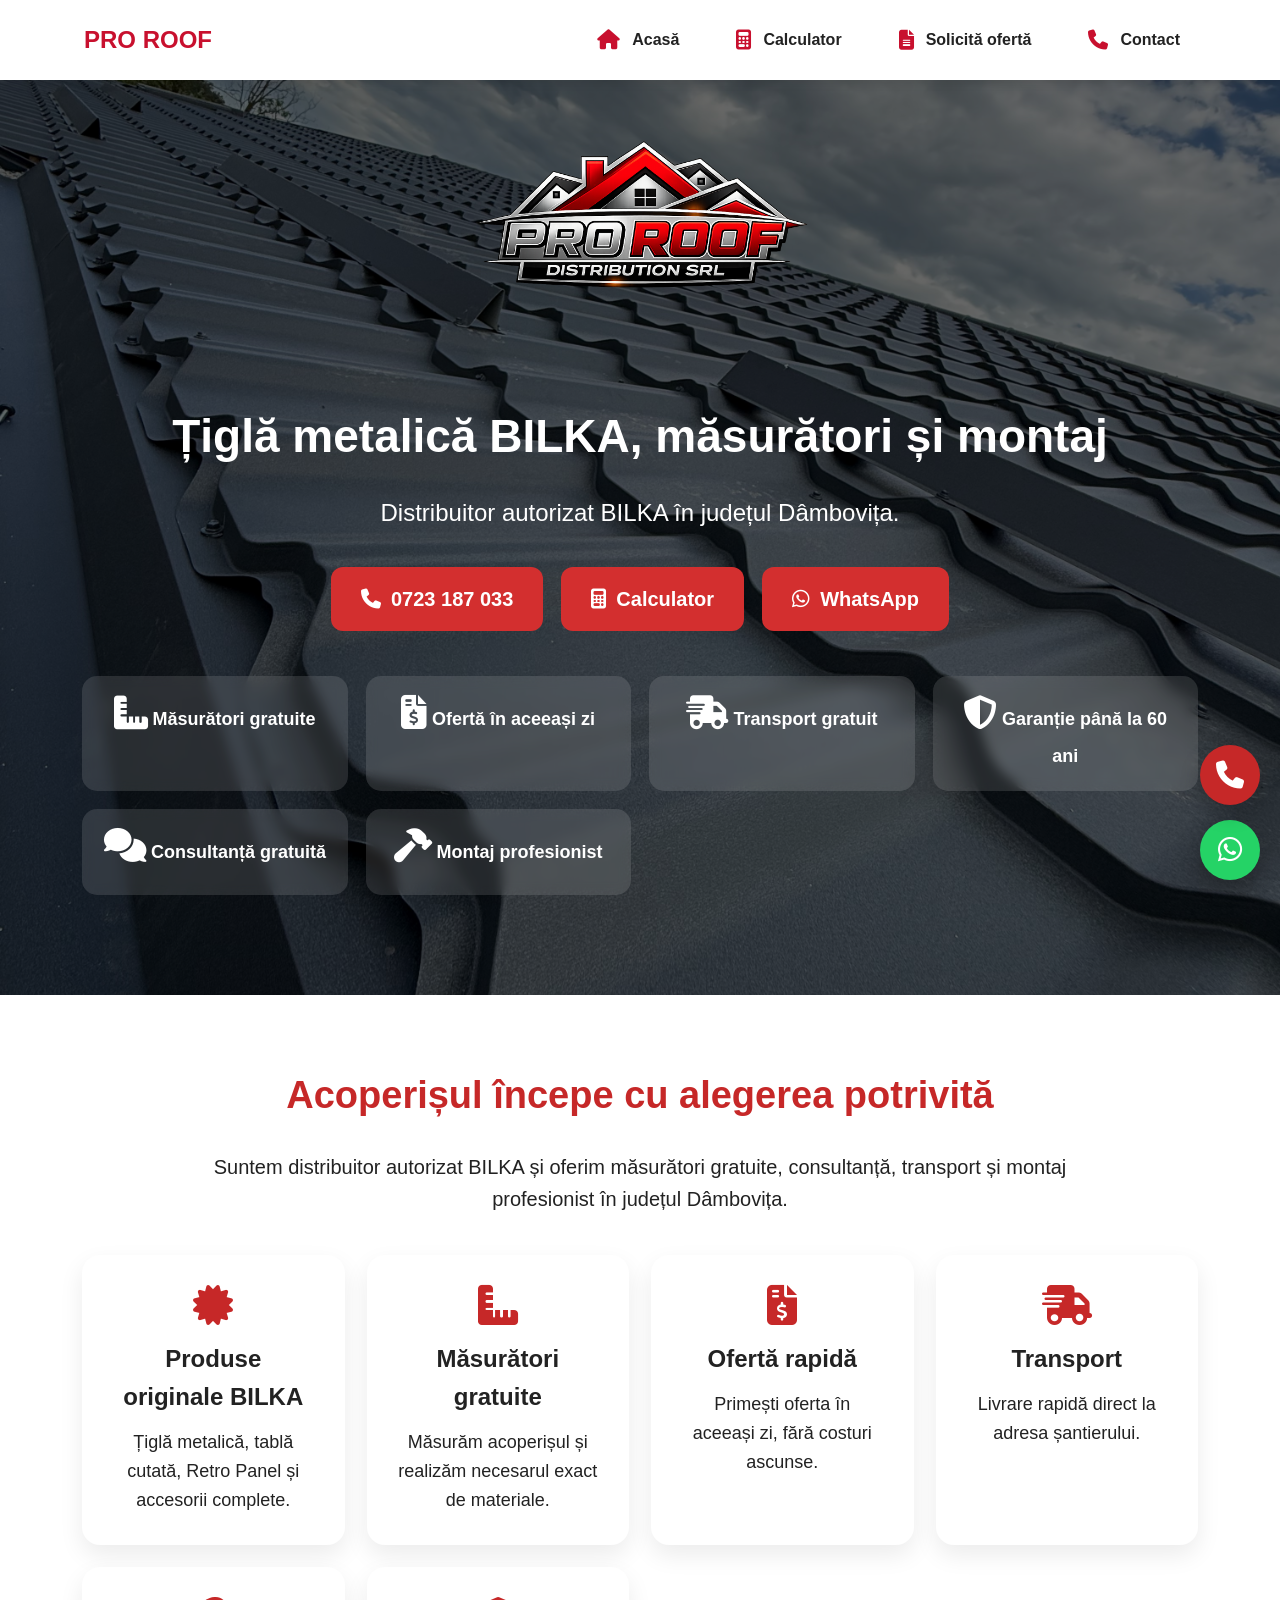
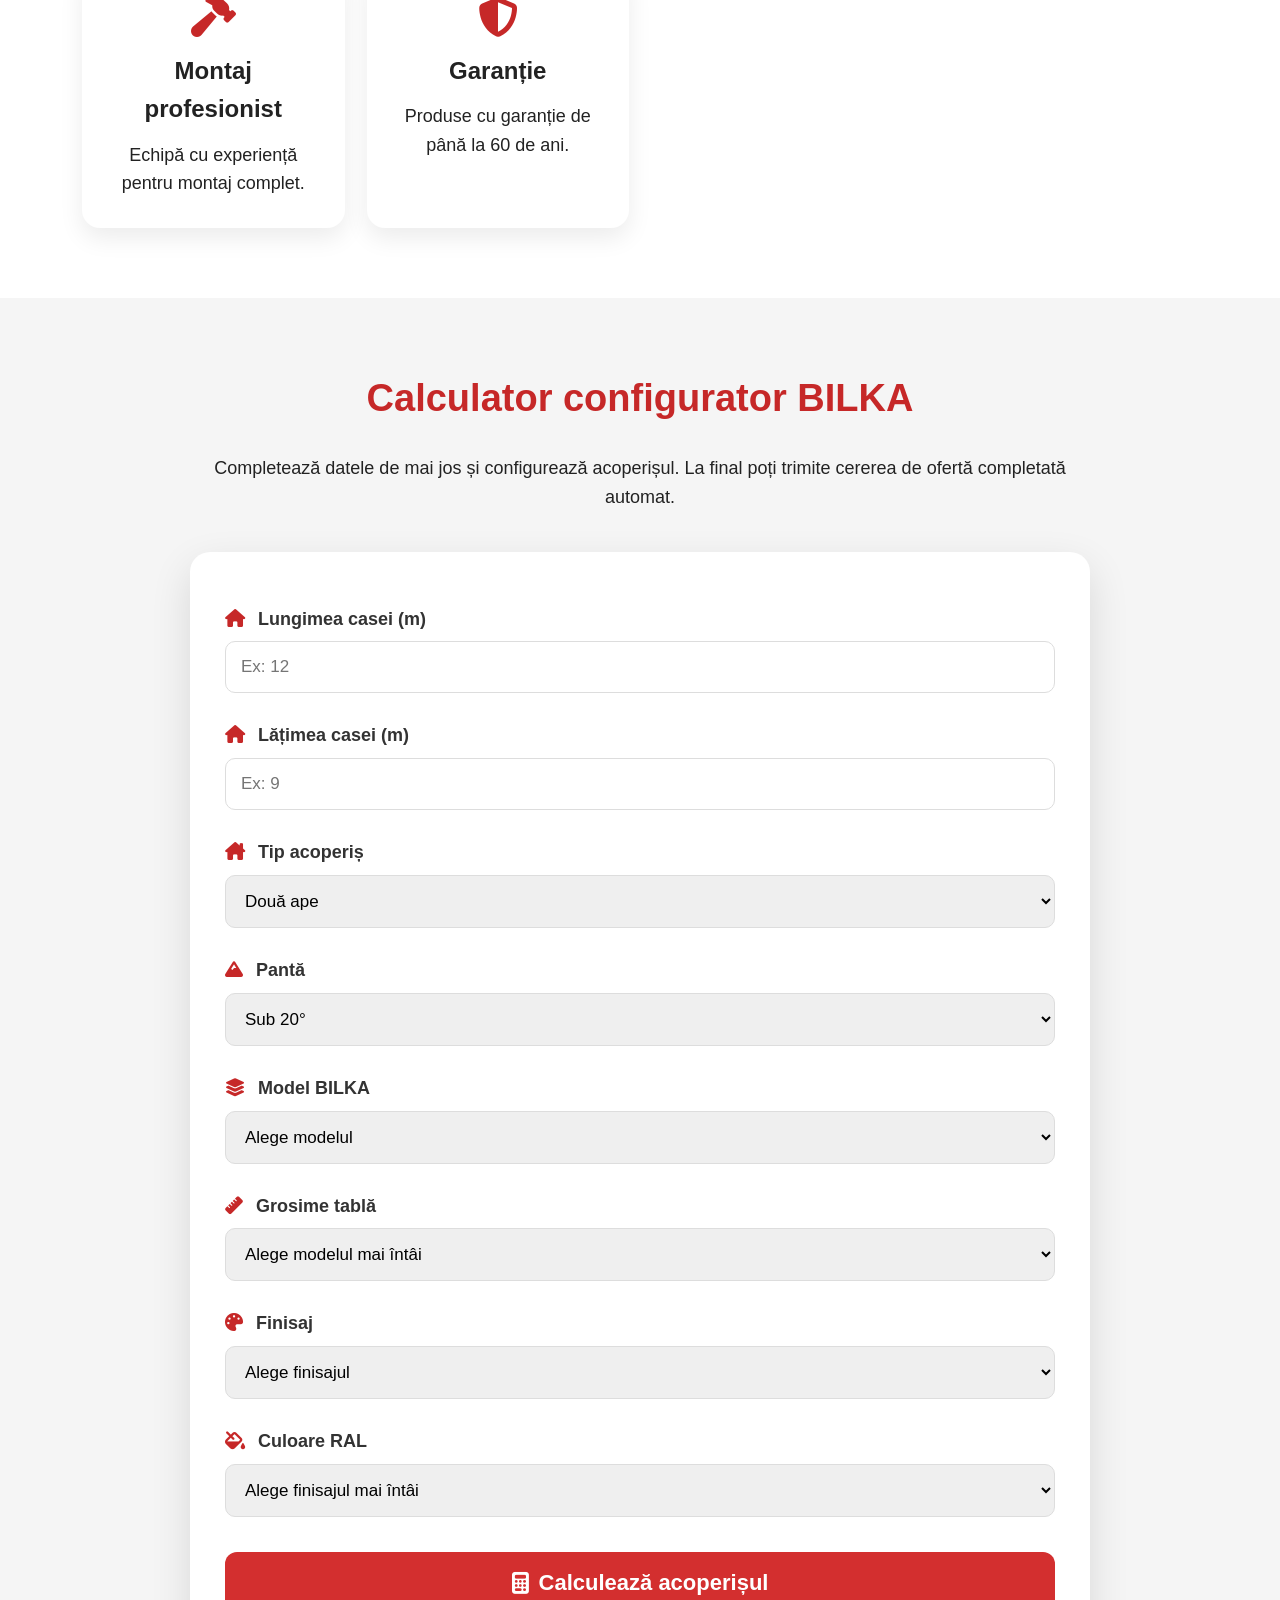
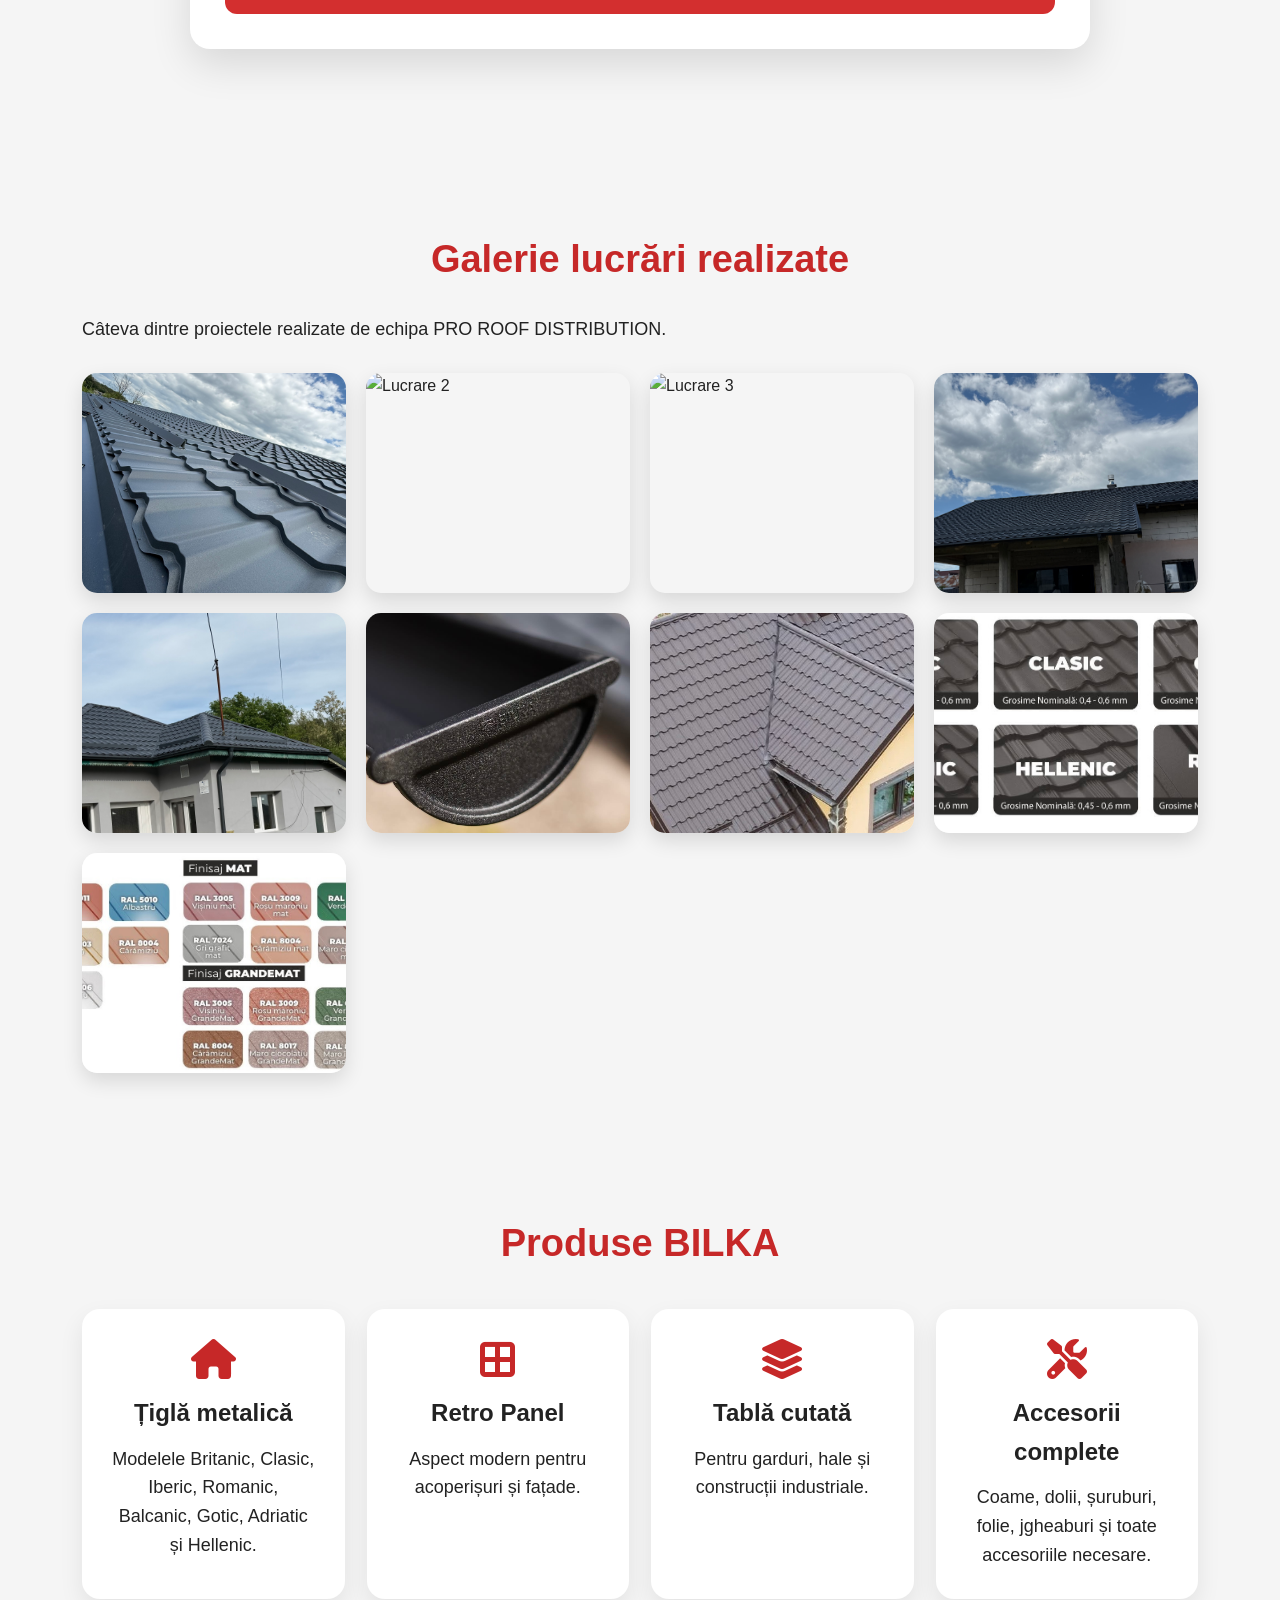
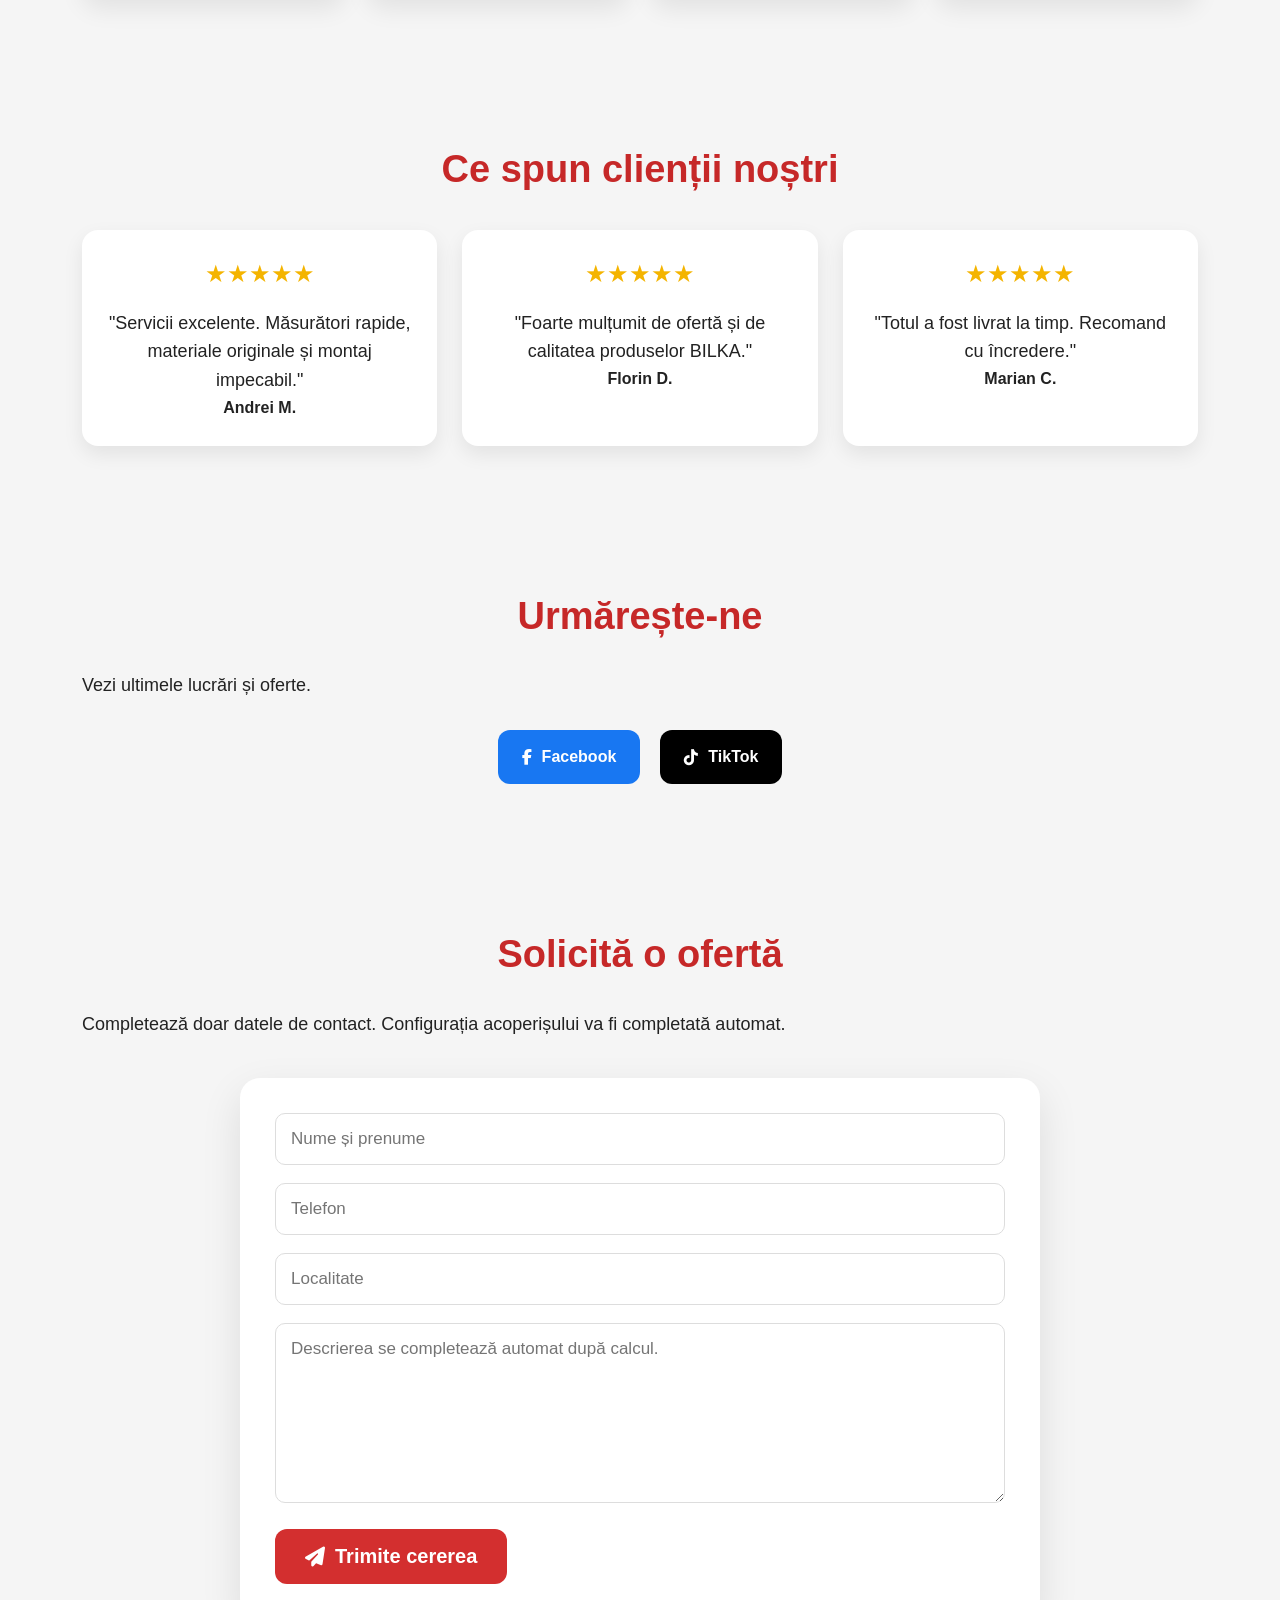
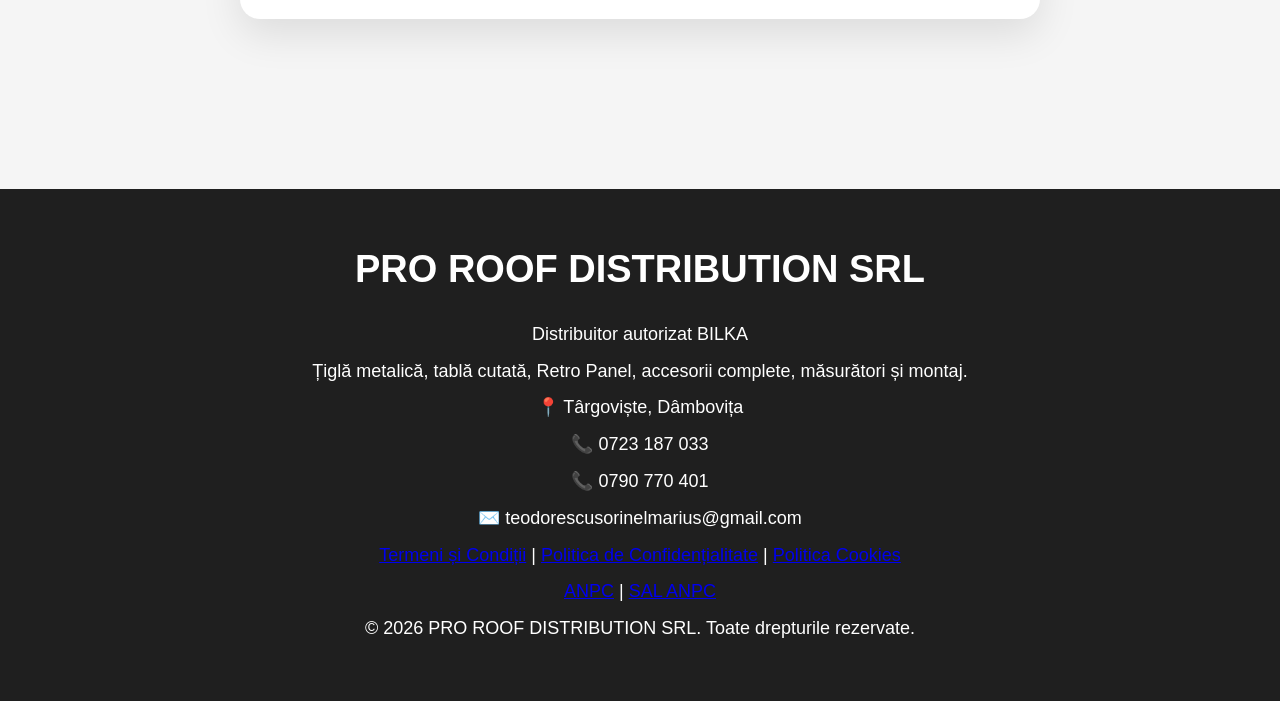
==== index.html @ f510c1c7 "Update form action and remove unnecessary fields" ====
<!DOCTYPE html>
<html lang="ro">

<head>

<meta charset="UTF-8">

<meta name="viewport" content="width=device-width, initial-scale=1.0">

<title>Țiglă metalică BILKA Târgoviște | PRO ROOF DISTRIBUTION SRL</title>

<meta name="description" content="Distribuitor autorizat BILKA în Târgoviște și județul Dâmbovița. Țiglă metalică, tablă cutată, Retro Panel, accesorii complete, măsurători gratuite, transport și montaj profesionist.">

<meta name="keywords" content="țiglă metalică Târgoviște, BILKA Dâmbovița, acoperiș Târgoviște, montaj acoperiș, tablă cutată, Retro Panel, distribuitor BILKA">

<meta name="author" content="PRO ROOF DISTRIBUTION SRL">

<meta name="robots" content="index,follow">

<meta property="og:title" content="PRO ROOF DISTRIBUTION SRL">

<meta property="og:description" content="Distribuitor autorizat BILKA în județul Dâmbovița. Măsurători gratuite, transport și montaj profesionist.">

<meta property="og:type" content="website">

<meta property="og:locale" content="ro_RO">
<meta property="og:url" content="https://proroofdistribution.github.io/pro-roof-distribution-srl/">

<meta property="og:image" content="https://proroofdistribution.github.io/pro-roof-distribution-srl/C955B9F8-C1FF-4527-B5A2-00E86E31E4BB.png">

<meta property="og:site_name" content="PRO ROOF DISTRIBUTION SRL">

<meta name="twitter:card" content="summary_large_image">

<meta name="twitter:image" content="https://proroofdistribution.github.io/pro-roof-distribution-srl/C955B9F8-C1FF-4527-B5A2-00E86E31E4BB.png">
<link rel="icon" href="C955B9F8-C1FF-4527-B5A2-00E86E31E4BB.png">
<link rel="preload" href="C955B9F8-C1FF-4527-B5A2-00E86E31E4BB.png" as="image">
<link rel="preload" href="IMG_1410.jpeg" as="image">
<link rel="manifest" href="manifest.json">
<meta name="theme-color" content="#c8102e">
<link rel="stylesheet" href="style.css">

<link rel="stylesheet" href="https://cdnjs.cloudflare.com/ajax/libs/font-awesome/6.5.2/css/all.min.css">

<script src="script.js" defer></script>

<script type="application/ld+json">
{
  "@context":"https://schema.org",
  "@type":"RoofingContractor",
  "name":"PRO ROOF DISTRIBUTION SRL",
  "url":"https://proroofdistribution.github.io/pro-roof-distribution-srl/",
  "logo":"https://proroofdistribution.github.io/pro-roof-distribution-srl/C955B9F8-C1FF-4527-B5A2-00E86E31E4BB.png",
  "telephone":"+40 723 187 033",
  "email":"teodorescusorinelmarius@gmail.com",
  "address":{
    "@type":"PostalAddress",
    "addressLocality":"Târgoviște",
    "addressRegion":"Dâmbovița",
    "addressCountry":"RO"
  },
  "areaServed":"Dâmbovița",
  "sameAs":[
    "https://www.facebook.com/share/17povDd2P4/?mibextid=wwXIfr",
    "https://www.tiktok.com/@pro.roof.distribution"
  ],
  "description":"Distribuitor autorizat BILKA. Țiglă metalică, tablă cutată, Retro Panel, accesorii complete, măsurători gratuite și montaj profesionist."
}
</script>

</head>

<body>

<nav class="navbar">
  <div class="container">

    <a href="#" class="logo-nav">PRO ROOF</a>

    <button class="menu-toggle" onclick="toggleMenu()">
      ☰
    </button>

 <ul class="nav-links" id="menu">
    <li><a href="#"><i class="fa-solid fa-house"></i> Acasă</a></li>

<li><a href="#calculator"><i class="fa-solid fa-calculator"></i> Calculator</a></li>

<li><a href="#formular"><i class="fa-solid fa-file-lines"></i> Solicită ofertă</a></li>

<li><a href="#contact"><i class="fa-solid fa-phone"></i> Contact</a></li>
</ul>

  </div>
</nav>

<header class="hero">

<div class="overlay"></div>

<div class="container">

<img src="C955B9F8-C1FF-4527-B5A2-00E86E31E4BB.png"
class="logo"
alt="PRO ROOF DISTRIBUTION SRL">

<h1>
Țiglă metalică BILKA, măsurători și montaj
</h1>

<p class="hero-text">

Distribuitor autorizat BILKA în județul Dâmbovița.

</p>

<div class="hero-buttons">

<a href="tel:0723187033" class="btn">

<i class="fa-solid fa-phone"></i>
0723 187 033

</a>

<a href="#calculator" class="btn">
<i class="fa-solid fa-calculator"></i>
Calculator
</a>

<a href="https://wa.me/40723187033" class="btn" target="_blank">
<i class="fab fa-whatsapp"></i>
WhatsApp
</a>

</div>

<div class="avantaje">

<div class="avantaj">

<i class="fa-solid fa-ruler-combined"></i>

<span>Măsurători gratuite</span>

</div>

<div class="avantaj">

<i class="fa-solid fa-file-invoice-dollar"></i>

<span>Ofertă în aceeași zi</span>

</div>

<div class="avantaj">

<i class="fa-solid fa-truck-fast"></i>

<span>Transport gratuit</span>

</div>

<div class="avantaj">

<i class="fa-solid fa-shield-halved"></i>

<span>Garanție până la 60 ani</span>

</div>

<div class="avantaj">

<i class="fa-solid fa-comments"></i>

<span>Consultanță gratuită</span>

</div>

<div class="avantaj">

<i class="fa-solid fa-hammer"></i>

<span>Montaj profesionist</span>

</div>

</div>

</div>

</header>
<section class="intro">

<div class="container">

<h2>Acoperișul începe cu alegerea potrivită</h2>

<p class="intro-text">

Suntem distribuitor autorizat BILKA și oferim măsurători gratuite, consultanță, transport și montaj profesionist în județul Dâmbovița.

</p>

<div class="benefits">

<div class="benefit">
<i class="fa-solid fa-certificate"></i>
<h3>Produse originale BILKA</h3>
<p>Țiglă metalică, tablă cutată, Retro Panel și accesorii complete.</p>
</div>

<div class="benefit">
<i class="fa-solid fa-ruler-combined"></i>
<h3>Măsurători gratuite</h3>
<p>Măsurăm acoperișul și realizăm necesarul exact de materiale.</p>
</div>

<div class="benefit">
<i class="fa-solid fa-file-invoice-dollar"></i>
<h3>Ofertă rapidă</h3>
<p>Primești oferta în aceeași zi, fără costuri ascunse.</p>
</div>

<div class="benefit">
<i class="fa-solid fa-truck-fast"></i>
<h3>Transport</h3>
<p>Livrare rapidă direct la adresa șantierului.</p>
</div>

<div class="benefit">
<i class="fa-solid fa-hammer"></i>
<h3>Montaj profesionist</h3>
<p>Echipă cu experiență pentru montaj complet.</p>
</div>

<div class="benefit">
<i class="fa-solid fa-shield-halved"></i>
<h3>Garanție</h3>
<p>Produse cu garanție de până la 60 de ani.</p>
</div>

</div>

</div>

</section>

<section id="calculator">

<div class="container">

<h2>Calculator configurator BILKA</h2>

<p style="text-align:center;max-width:900px;margin:auto;">

Completează datele de mai jos și configurează acoperișul. La final poți trimite cererea de ofertă completată automat.

</p>

<div class="calculator">  
   <label>
<i class="fa-solid fa-house"></i>
Lungimea casei (m)
</label>

<input
type="number"
id="lungime"
placeholder="Ex: 12">

<label>
<i class="fa-solid fa-house"></i>
Lățimea casei (m)
</label>

<input
type="number"
id="latime"
placeholder="Ex: 9">

<label>
<i class="fa-solid fa-house-chimney"></i>
Tip acoperiș
</label>

<select id="tipAcoperis">

<option value="1.15">
Două ape
</option>

<option value="1.25">
Patru ape
</option>

<option value="1.35">
Acoperiș complex
</option>

</select>

<label>
<i class="fa-solid fa-mountain"></i>
Pantă
</label>

<select id="panta">

<option value="1">
Sub 20°
</option>

<option value="1.05">
20° - 35°
</option>

<option value="1.10">
Peste 35°
</option>

</select>

<label>
<i class="fa-solid fa-layer-group"></i>
Model BILKA
</label>

<select
id="modelBilka"
onchange="actualizeazaGrosime()">

<option value="">
Alege modelul
</option>

<option value="Britanic">Britanic</option>

<option value="Clasic">Clasic</option>

<option value="Iberic">Iberic</option>

<option value="Adriatic">Adriatic</option>

<option value="Balcanic">Balcanic</option>

<option value="Gotic">Gotic</option>

<option value="Romanic">Romanic</option>

<option value="Hellenic">Hellenic</option>

<option value="Retro Duo">Retro Duo</option>

<option value="Retro Panel">Retro Panel</option>

</select>

<label>
<i class="fa-solid fa-ruler"></i>
Grosime tablă
</label>

<select id="grosime">

<option>
Alege modelul mai întâi
</option>

</select>

<label>
<i class="fa-solid fa-palette"></i>
Finisaj
</label>

<select
id="finisaj"
onchange="actualizeazaCulori()">

<option value="">
Alege finisajul
</option>

<option value="Lucios">
Lucios
</option>

<option value="Mat">
Mat
</option>

<option value="GrandeMat">
GrandeMat
</option>

</select>

<label>
<i class="fa-solid fa-fill-drip"></i>
Culoare RAL
</label>

<select id="culoareRal">

<option>
Alege finisajul mai întâi
</option>

</select>
    <button class="btn calc-btn" onclick="calculeazaAcoperis()">

<i class="fa-solid fa-calculator"></i>

Calculează acoperișul

</button>

<div id="rezultatCalculator" class="rezultat-calculator" style="display:none;">

<h3>
Rezultatul configurației
</h3>

<div class="rez-grid">

<div class="rez-card">

<i class="fa-solid fa-house"></i>

<h4>Suprafață</h4>

<p>

<span id="suprafata"></span>

mp

</p>

</div>

<div class="rez-card">

<i class="fa-solid fa-layer-group"></i>

<h4>Necesar tablă</h4>

<p>

<span id="tabla"></span>

mp

</p>

</div>

<div class="rez-card">

<i class="fa-solid fa-percent"></i>

<h4>Pierderi</h4>

<p>

<span id="pierderi"></span>

mp

</p>

</div>

<div class="rez-card">

<i class="fa-solid fa-grip-lines"></i>

<h4>Coamă</h4>

<p>

<span id="coama"></span>

m

</p>

</div>

<div class="rez-card">

<i class="fa-solid fa-water"></i>

<h4>Jgheab</h4>

<p>

<span id="jgheab"></span>

m

</p>

</div>

</div>

<div class="configuratie">

<h3>Configurația aleasă</h3>

<p>

Model:
<strong id="rezModel"></strong>

</p>

<p>

Grosime:
<strong id="rezGrosime"></strong>

</p>

<p>

Finisaj:
<strong id="rezFinisaj"></strong>

</p>

<p>

Culoare:
<strong id="rezCuloare"></strong>

</p>

</div>

<p class="info-calculator">

Rezultatul este orientativ. Pentru o ofertă exactă efectuăm măsurători gratuite.

</p>

<a
href="#formular"
class="btn"
onclick="completeazaOferta()">

<i class="fa-solid fa-paper-plane"></i>

Solicită ofertă

</a>

</div>

</div>

</div>

</section>
    <section>

<div class="container">

<h2>Galerie lucrări realizate</h2>

<p class="sectiune-text">

Câteva dintre proiectele realizate de echipa PRO ROOF DISTRIBUTION.

</p>

<div class="gallery">

<img src="IMG_1410.jpeg" alt="Lucrare 1" onclick="openImage(this.src)">

<img src="IMG_1412.jpeg" alt="Lucrare 2" onclick="openImage(this.src)">

<img src="IMG_1413.jpeg" alt="Lucrare 3" onclick="openImage(this.src)">

<img src="IMG_1416.jpeg" alt="Lucrare 4" onclick="openImage(this.src)">

<img src="IMG_6088.jpeg" alt="Lucrare 5" onclick="openImage(this.src)">

<img src="IMG_6206.jpeg" alt="Lucrare 6" onclick="openImage(this.src)">

<img src="IMG_6244.jpeg" alt="Lucrare 7" onclick="openImage(this.src)">

<img src="IMG_6233.jpeg" alt="Model BILKA">

<img src="IMG_6234.jpeg" alt="Finisaje BILKA">

</div>

</div>

</section>

<section>

<div class="container">

<h2>Produse BILKA</h2>

<div class="benefits">

<div class="benefit">

<i class="fa-solid fa-house"></i>

<h3>Țiglă metalică</h3>

<p>
Modelele Britanic, Clasic, Iberic, Romanic, Balcanic, Gotic, Adriatic și Hellenic.
</p>

</div>

<div class="benefit">

<i class="fa-solid fa-border-all"></i>

<h3>Retro Panel</h3>

<p>
Aspect modern pentru acoperișuri și fațade.
</p>

</div>

<div class="benefit">

<i class="fa-solid fa-layer-group"></i>

<h3>Tablă cutată</h3>

<p>
Pentru garduri, hale și construcții industriale.
</p>

</div>

<div class="benefit">

<i class="fa-solid fa-screwdriver-wrench"></i>

<h3>Accesorii complete</h3>

<p>
Coame, dolii, șuruburi, folie, jgheaburi și toate accesoriile necesare.
</p>

</div>

</div>

</div>

</section>
    <section>

<div class="container">

<h2>Ce spun clienții noștri</h2>

<div class="reviews">

<div class="review">

<div class="stars">
★★★★★
</div>

<p>

"Servicii excelente. Măsurători rapide, materiale originale și montaj impecabil."

</p>

<strong>Andrei M.</strong>

</div>

<div class="review">

<div class="stars">
★★★★★
</div>

<p>

"Foarte mulțumit de ofertă și de calitatea produselor BILKA."

</p>

<strong>Florin D.</strong>

</div>

<div class="review">

<div class="stars">
★★★★★
</div>

<p>

"Totul a fost livrat la timp. Recomand cu încredere."

</p>

<strong>Marian C.</strong>

</div>

</div>

</div>

</section>

<section>

<div class="container">

<h2>Urmărește-ne</h2>

<p class="sectiune-text">

Vezi ultimele lucrări și oferte.

</p>

<div class="social-container">

<a
href="https://www.facebook.com/share/17povDd2P4/?mibextid=wwXIfr"
class="social-btn facebook"
target="_blank">

<i class="fab fa-facebook-f"></i>

Facebook

</a>

<a
href="https://www.tiktok.com/@pro.roof.distribution"
class="social-btn tiktok"
target="_blank">

<i class="fab fa-tiktok"></i>

TikTok

</a>

</div>

</div>

</section>

<section id="formular">

<div class="container">

<h2>Solicită o ofertă</h2>

<p class="sectiune-text">

Completează doar datele de contact. Configurația acoperișului va fi completată automat.

</p>

<form action="https://api.web3forms.com/submit" method="POST">

<input
type="hidden"
name="access_key"
value="42a662c2-87bb-40f3-a39a-adfe495c7ce4">

<input
type="text"
name="nume"
placeholder="Nume și prenume"
required>

<input
type="tel"
name="telefon"
placeholder="Telefon"
pattern="^07[0-9]{8}$"
required>

<input
type="text"
name="localitate"
placeholder="Localitate">

<textarea
id="detalii"
name="detalii"
placeholder="Descrierea se completează automat după calcul."></textarea>

<input
type="hidden"
name="subject"
value="Cerere nouă PRO ROOF DISTRIBUTION">

<input
type="hidden"
name="redirect"
value="https://proroofdistribution.ro">

<button
class="btn"
type="submit">

<i class="fa-solid fa-paper-plane"></i>

Trimite cererea

</button>

</form>

</div>

</section>
    <footer>

<div class="container">

<h2>PRO ROOF DISTRIBUTION SRL</h2>

<p>

Distribuitor autorizat BILKA

</p>

<p>

Țiglă metalică, tablă cutată, Retro Panel, accesorii complete, măsurători și montaj.

</p>

<p>

📍 Târgoviște, Dâmbovița

</p>

<p>

📞 0723 187 033

</p>

<p>

📞 0790 770 401

</p>

<p>

✉️ teodorescusorinelmarius@gmail.com

</p>
<p>

<a href="termeni.html">Termeni și Condiții</a> |

<a href="confidentialitate.html">Politica de Confidențialitate</a> |

<a href="cookies.html">Politica Cookies</a>

</p>

<p>

<a href="https://anpc.ro" target="_blank">ANPC</a> |

<a href="https://reclamatiisal.anpc.ro/" target="_blank">SAL ANPC</a>

</p>
<p>

© 2026 PRO ROOF DISTRIBUTION SRL. Toate drepturile rezervate.

</p>

</div>

</footer>

<a
href="https://wa.me/40723187033"
class="whatsapp"
target="_blank">

<i class="fab fa-whatsapp"></i>

</a>

<a
href="tel:0723187033"
class="call-btn">

<i class="fa-solid fa-phone"></i>

</a>

<div
id="imageModal"
class="image-modal"
onclick="closeImage()">

<img
id="modalImg"
src=""
alt="Imagine mărită">

</div>
<script>
function toggleMenu() {
    const menu = document.getElementById("menu");
    menu.classList.toggle("active");
}

document.querySelectorAll("#menu a").forEach(link => {
    link.addEventListener("click", () => {
        document.getElementById("menu").classList.remove("active");
    });
});
</script>
</body>

</html>
---- style.css ----
*{
margin:0;
padding:0;
box-sizing:border-box;
font-family:Arial,sans-serif;
}

html{
scroll-behavior:smooth;
}

body{
background:#f5f5f5;
color:#222;
line-height:1.6;
}

.container{
width:90%;
max-width:1200px;
margin:auto;
}

section{
padding:70px 20px;
}

h1{
font-size:46px;
margin-bottom:20px;
}

h2{
font-size:38px;
color:#c62828;
text-align:center;
margin-bottom:25px;
}

h3{
margin-bottom:10px;
}

p{
font-size:18px;
}

.hero{
position:relative;
background:url("IMG_1410.jpeg") center center/cover no-repeat;
color:#fff;
padding:100px 20px;
text-align:center;
overflow:hidden;
}

.overlay{
position:absolute;
inset:0;
background:rgba(0,0,0,.60);
}

.hero .container{
position:relative;
z-index:2;
}

.logo{
display:block;
width:420px;
max-width:95%;
margin:0 auto 30px;
}

.hero-text{
font-size:24px;
margin-bottom:35px;
}
.hero-buttons{
display:flex;
justify-content:center;
flex-wrap:wrap;
gap:18px;
margin:35px 0;
}

.btn{
display:inline-flex;
align-items:center;
justify-content:center;
gap:10px;
padding:16px 30px;
background:#d32f2f;
color:#fff;
text-decoration:none;
font-size:20px;
font-weight:bold;
border-radius:12px;
transition:.3s;
border:none;
cursor:pointer;
}

.btn:hover{
background:#b71c1c;
transform:translateY(-3px);
box-shadow:0 10px 25px rgba(0,0,0,.2);
}

.avantaje{
display:grid;
grid-template-columns:repeat(auto-fit,minmax(220px,1fr));
gap:18px;
margin-top:45px;
}

.avantaj{
background:rgba(255,255,255,.12);
backdrop-filter:blur(6px);
padding:20px;
border-radius:15px;
text-align:center;
}

.avantaj i{
font-size:34px;
margin-bottom:12px;
color:#fff;
}

.avantaj span{
font-size:18px;
font-weight:bold;
}

.intro{
background:#fff;
}

.intro-text{
max-width:900px;
margin:0 auto 40px;
text-align:center;
font-size:20px;
}

.benefits{
display:grid;
grid-template-columns:repeat(auto-fit,minmax(260px,1fr));
gap:22px;
margin-top:35px;
}

.benefit{
background:#fff;
padding:30px;
border-radius:18px;
text-align:center;
box-shadow:0 10px 25px rgba(0,0,0,.08);
transition:.3s;
}

.benefit:hover{
transform:translateY(-6px);
}

.benefit i{
font-size:40px;
color:#c62828;
margin-bottom:15px;
}

.benefit h3{
font-size:24px;
margin-bottom:12px;
}
.calculator{
background:#fff;
max-width:900px;
margin:40px auto;
padding:35px;
border-radius:20px;
box-shadow:0 15px 40px rgba(0,0,0,.12);
}

.calculator label{
display:block;
margin:18px 0 8px;
font-size:18px;
font-weight:bold;
color:#333;
}

.calculator label i{
color:#c62828;
margin-right:8px;
}

.calculator input,
.calculator select{
width:100%;
padding:15px;
font-size:17px;
border:1px solid #ddd;
border-radius:10px;
margin-bottom:10px;
transition:.3s;
}

.calculator input:focus,
.calculator select:focus{
outline:none;
border-color:#c62828;
box-shadow:0 0 8px rgba(198,40,40,.25);
}

.calc-btn{
width:100%;
margin-top:25px;
font-size:22px;
padding:18px;
}

.rezultat-calculator{
margin-top:35px;
padding:30px;
background:#fafafa;
border-radius:18px;
border:2px solid #e0e0e0;
}

.rez-grid{
display:grid;
grid-template-columns:repeat(auto-fit,minmax(180px,1fr));
gap:20px;
margin:30px 0;
}

.rez-card{
background:#fff;
padding:20px;
border-radius:16px;
text-align:center;
box-shadow:0 8px 20px rgba(0,0,0,.08);
}

.rez-card i{
font-size:34px;
color:#c62828;
margin-bottom:12px;
}

.rez-card h4{
margin-bottom:10px;
}

.rez-card p{
font-size:22px;
font-weight:bold;
}

.configuratie{
background:#fff;
padding:25px;
border-radius:16px;
margin:25px 0;
box-shadow:0 8px 20px rgba(0,0,0,.08);
}

.info-calculator{
text-align:center;
font-weight:bold;
color:#c62828;
margin:25px 0;
}
.gallery{
display:grid;
grid-template-columns:repeat(auto-fit,minmax(250px,1fr));
gap:20px;
margin-top:30px;
}

.gallery img{
width:100%;
height:220px;
object-fit:cover;
border-radius:15px;
cursor:pointer;
transition:.3s;
box-shadow:0 8px 20px rgba(0,0,0,.12);
}

.gallery img:hover{
transform:scale(1.04);
}

.image-modal{
display:none;
position:fixed;
top:0;
left:0;
width:100%;
height:100%;
background:rgba(0,0,0,.9);
justify-content:center;
align-items:center;
z-index:9999;
padding:20px;
}

.image-modal img{
max-width:95%;
max-height:95%;
border-radius:12px;
}

.reviews{
display:grid;
grid-template-columns:repeat(auto-fit,minmax(280px,1fr));
gap:25px;
margin-top:30px;
}

.review{
background:#fff;
padding:25px;
border-radius:16px;
box-shadow:0 8px 20px rgba(0,0,0,.08);
text-align:center;
}

.stars{
font-size:24px;
color:#f4b400;
margin-bottom:15px;
}

.social-container{
display:flex;
justify-content:center;
gap:20px;
flex-wrap:wrap;
margin-top:30px;
}

.social-btn{
display:inline-flex;
align-items:center;
gap:10px;
padding:14px 24px;
border-radius:12px;
text-decoration:none;
color:#fff;
font-weight:bold;
}

.facebook{
background:#1877f2;
}

.tiktok{
background:#000;
}
form{
background:#fff;
max-width:800px;
margin:40px auto;
padding:35px;
border-radius:20px;
box-shadow:0 15px 40px rgba(0,0,0,.10);
}

form input,
form textarea{
width:100%;
padding:15px;
margin-bottom:18px;
font-size:17px;
border:1px solid #ddd;
border-radius:10px;
transition:.3s;
}

form textarea{
min-height:180px;
resize:vertical;
}

form input:focus,
form textarea:focus{
outline:none;
border-color:#c62828;
box-shadow:0 0 8px rgba(198,40,40,.25);
}

footer{
background:#1f1f1f;
color:#fff;
text-align:center;
padding:50px 20px;
margin-top:60px;
}

footer h2{
color:#fff;
margin-bottom:20px;
}

footer p{
margin:8px 0;
}

.whatsapp,
.call-btn{
position:fixed;
right:20px;
width:60px;
height:60px;
border-radius:50%;
display:flex;
align-items:center;
justify-content:center;
color:#fff;
font-size:28px;
text-decoration:none;
box-shadow:0 8px 20px rgba(0,0,0,.25);
z-index:999;
}

.whatsapp{
bottom:20px;
background:#25d366;
}

.call-btn{
bottom:95px;
background:#c62828;
}

.whatsapp:hover,
.call-btn:hover{
transform:scale(1.08);
transition:.3s;
}

@media(max-width:768px){

h1{
font-size:32px;
}

h2{
font-size:28px;
}

.hero{
padding:70px 20px;
}

.logo{
width:260px;
}

.hero-buttons{
flex-direction:column;
}

.btn{
width:100%;
}

section{
padding:50px 15px;
}

.calculator{
padding:20px;
}

.rez-grid{
grid-template-columns:1fr;
}

.gallery{
grid-template-columns:1fr;
}

.benefits{
grid-template-columns:1fr;
}

.reviews{
grid-template-columns:1fr;
}

.social-container{
flex-direction:column;
}

.social-btn{
justify-content:center;
}

.whatsapp,
.call-btn{
width:55px;
height:55px;
font-size:24px;
}

}
.navbar{
position:fixed;
top:0;
left:0;
width:100%;
background:#ffffff;
box-shadow:0 2px 10px rgba(0,0,0,.1);
z-index:1000;
}

.navbar .container{
display:flex;
justify-content:space-between;
align-items:center;
padding:15px 20px;
}

.logo-nav{
font-size:24px;
font-weight:700;
color:#c8102e;
text-decoration:none;
}

.nav-links{
display:flex;
list-style:none;
gap:25px;
margin:0;
padding:0;
}

.nav-links a{
display:flex;
align-items:center;
gap:12px;
padding:12px 16px;
border-radius:10px;
text-decoration:none;
color:#222;
font-weight:600;
transition:all .3s ease;
}

.nav-links a i{
color:#c8102e;
font-size:20px;
transition:.3s;
}

.nav-links a:hover,
.nav-links a:focus,
.nav-links a:active{
background:#c8102e;
color:#fff;
}

.nav-links a:hover i,
.nav-links a:focus i,
.nav-links a:active i{
color:#fff;
}

.hero{
padding-top:90px;
}

@media (max-width:768px){

.menu-toggle{
display:block;
background:none;
border:none;
font-size:32px;
color:#c8102e;
cursor:pointer;
}

.nav-links{
display:flex;
flex-direction:column;
position:absolute;
top:70px;
right:15px;
background:#ffffff;
padding:15px;
border-radius:10px;
box-shadow:0 5px 20px rgba(0,0,0,.2);
 opacity:0;
 visibility:hidden;
transform:translateX(30px);
transition:all .35s ease;
pointer-events:none; 
}

.nav-links.active{
  display:flex;
  opacity:1;
 visibility:visible;
  transform:translateX(0);
  pointer-events:auto;
}

.nav-links li{
margin:10px 0;
}

.logo-nav{
font-size:20px;
}

}

@media (min-width:769px){

.menu-toggle{
display:none;
}

.nav-links{
display:flex;
}

}
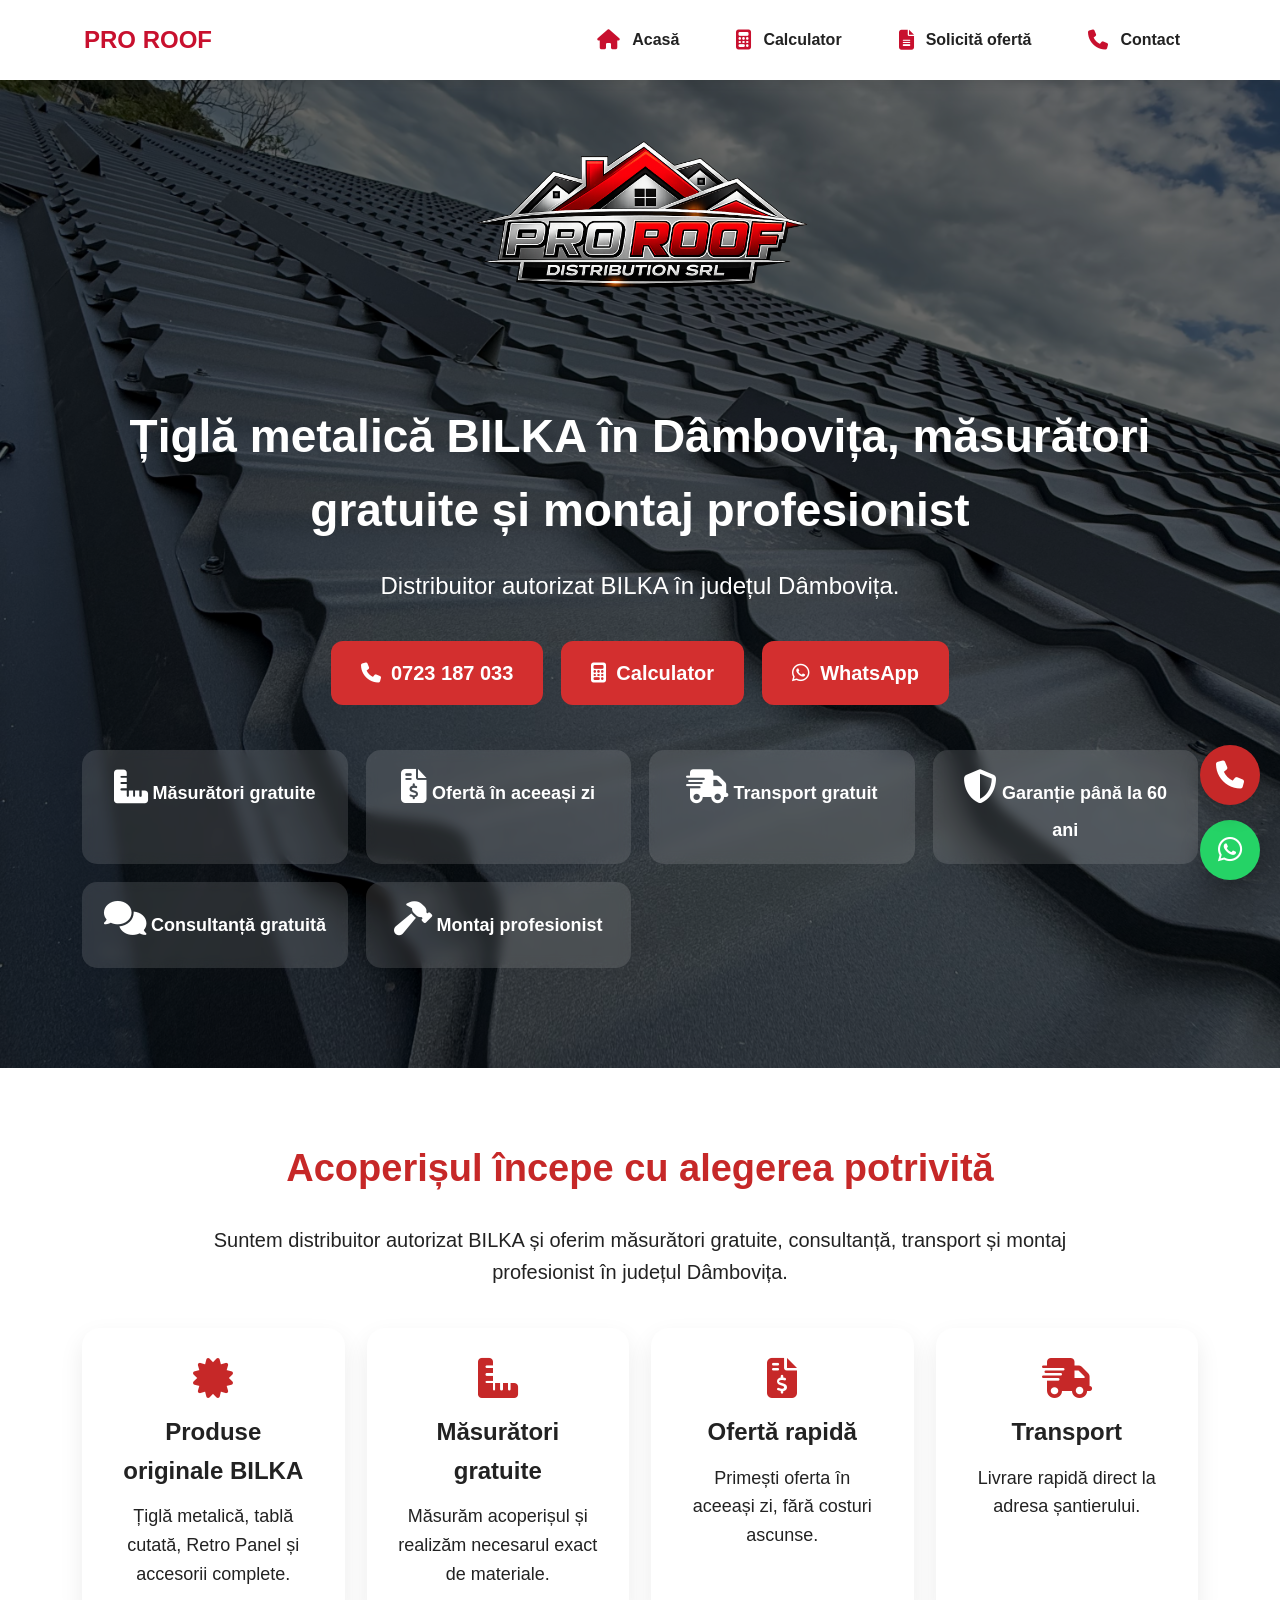
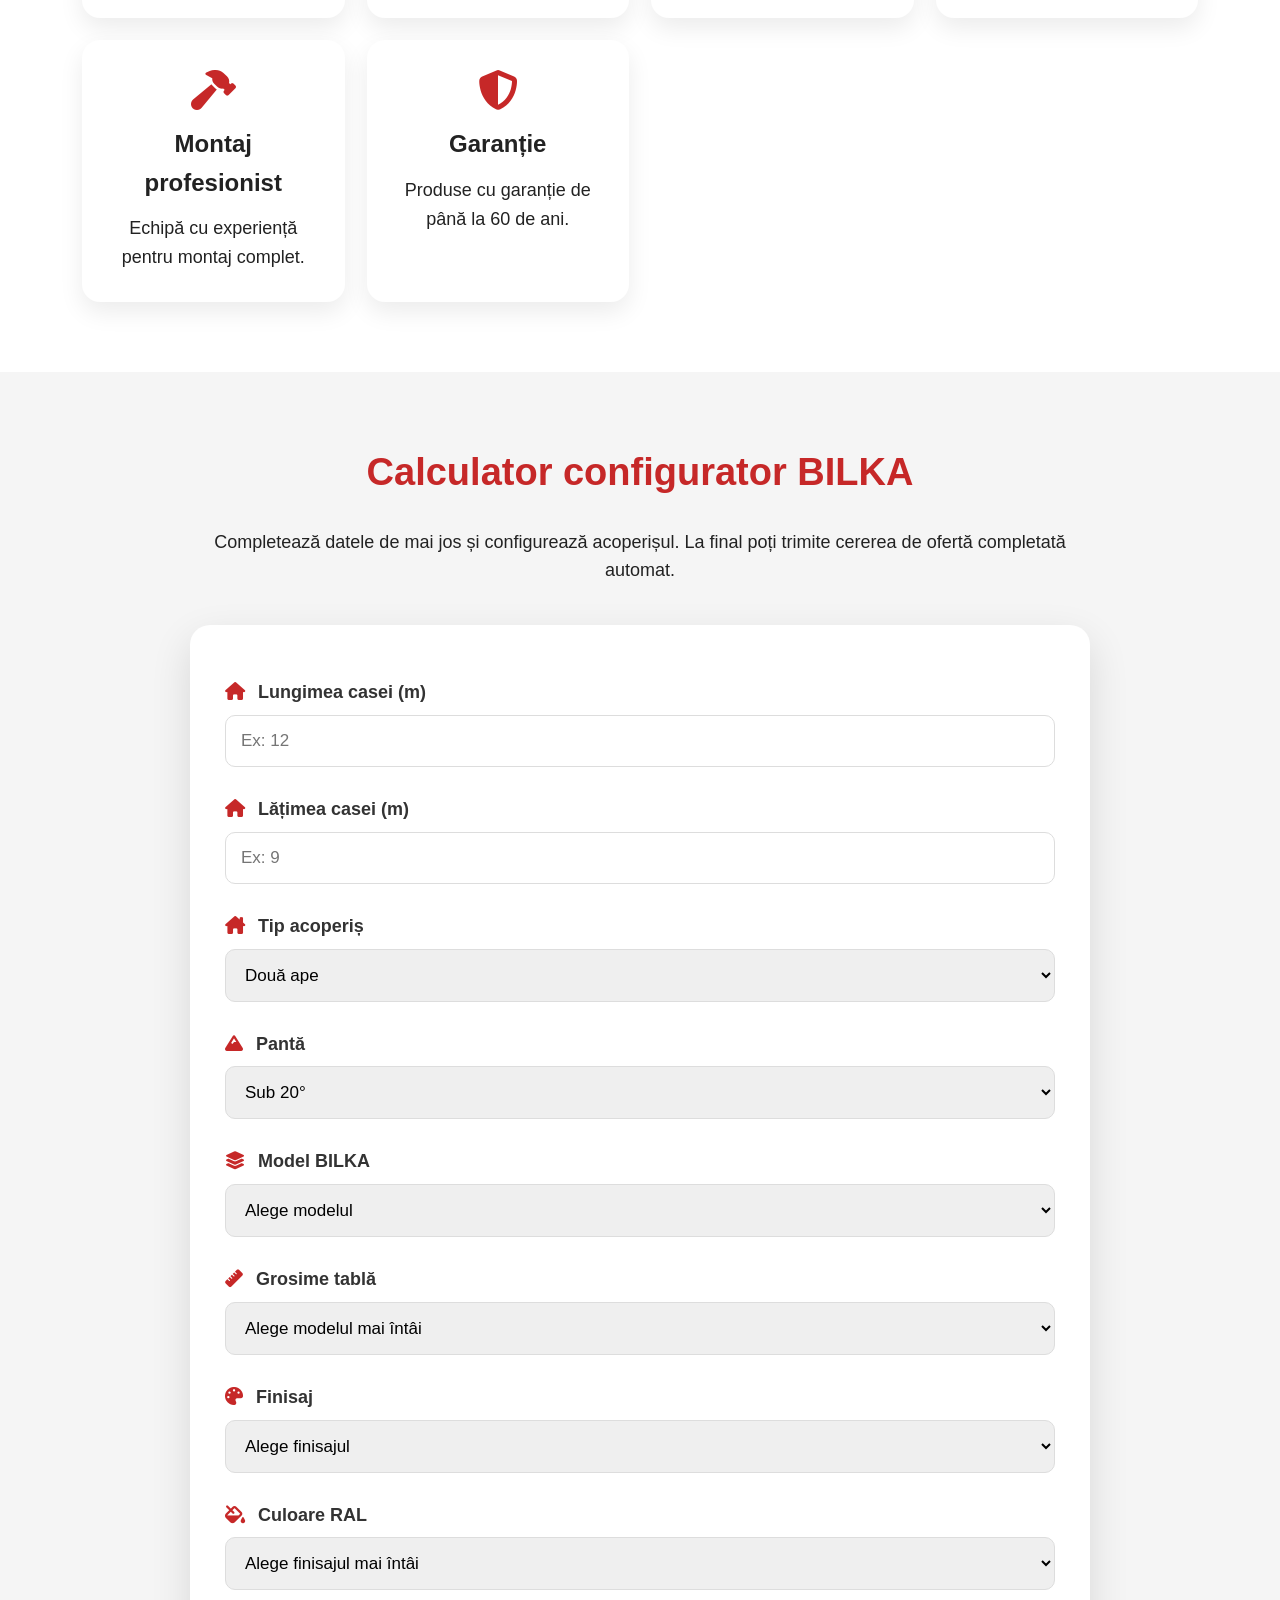
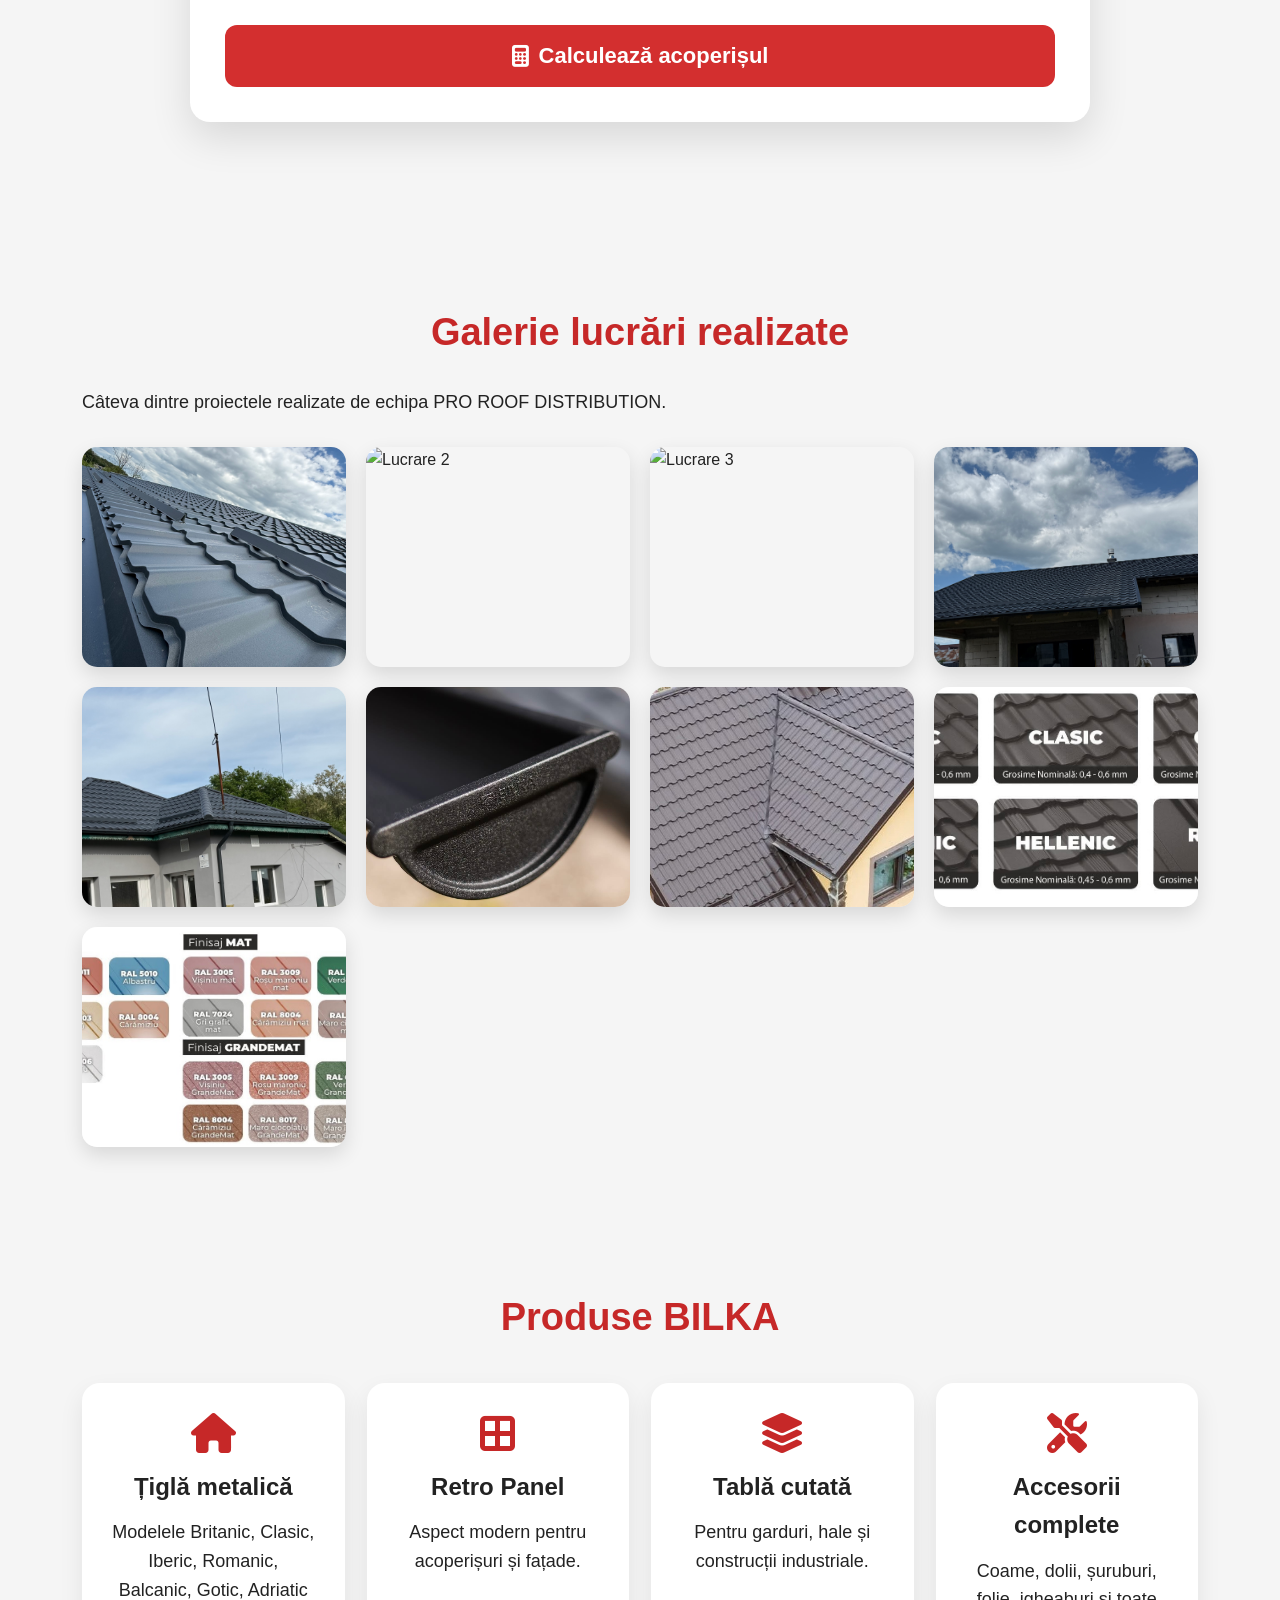
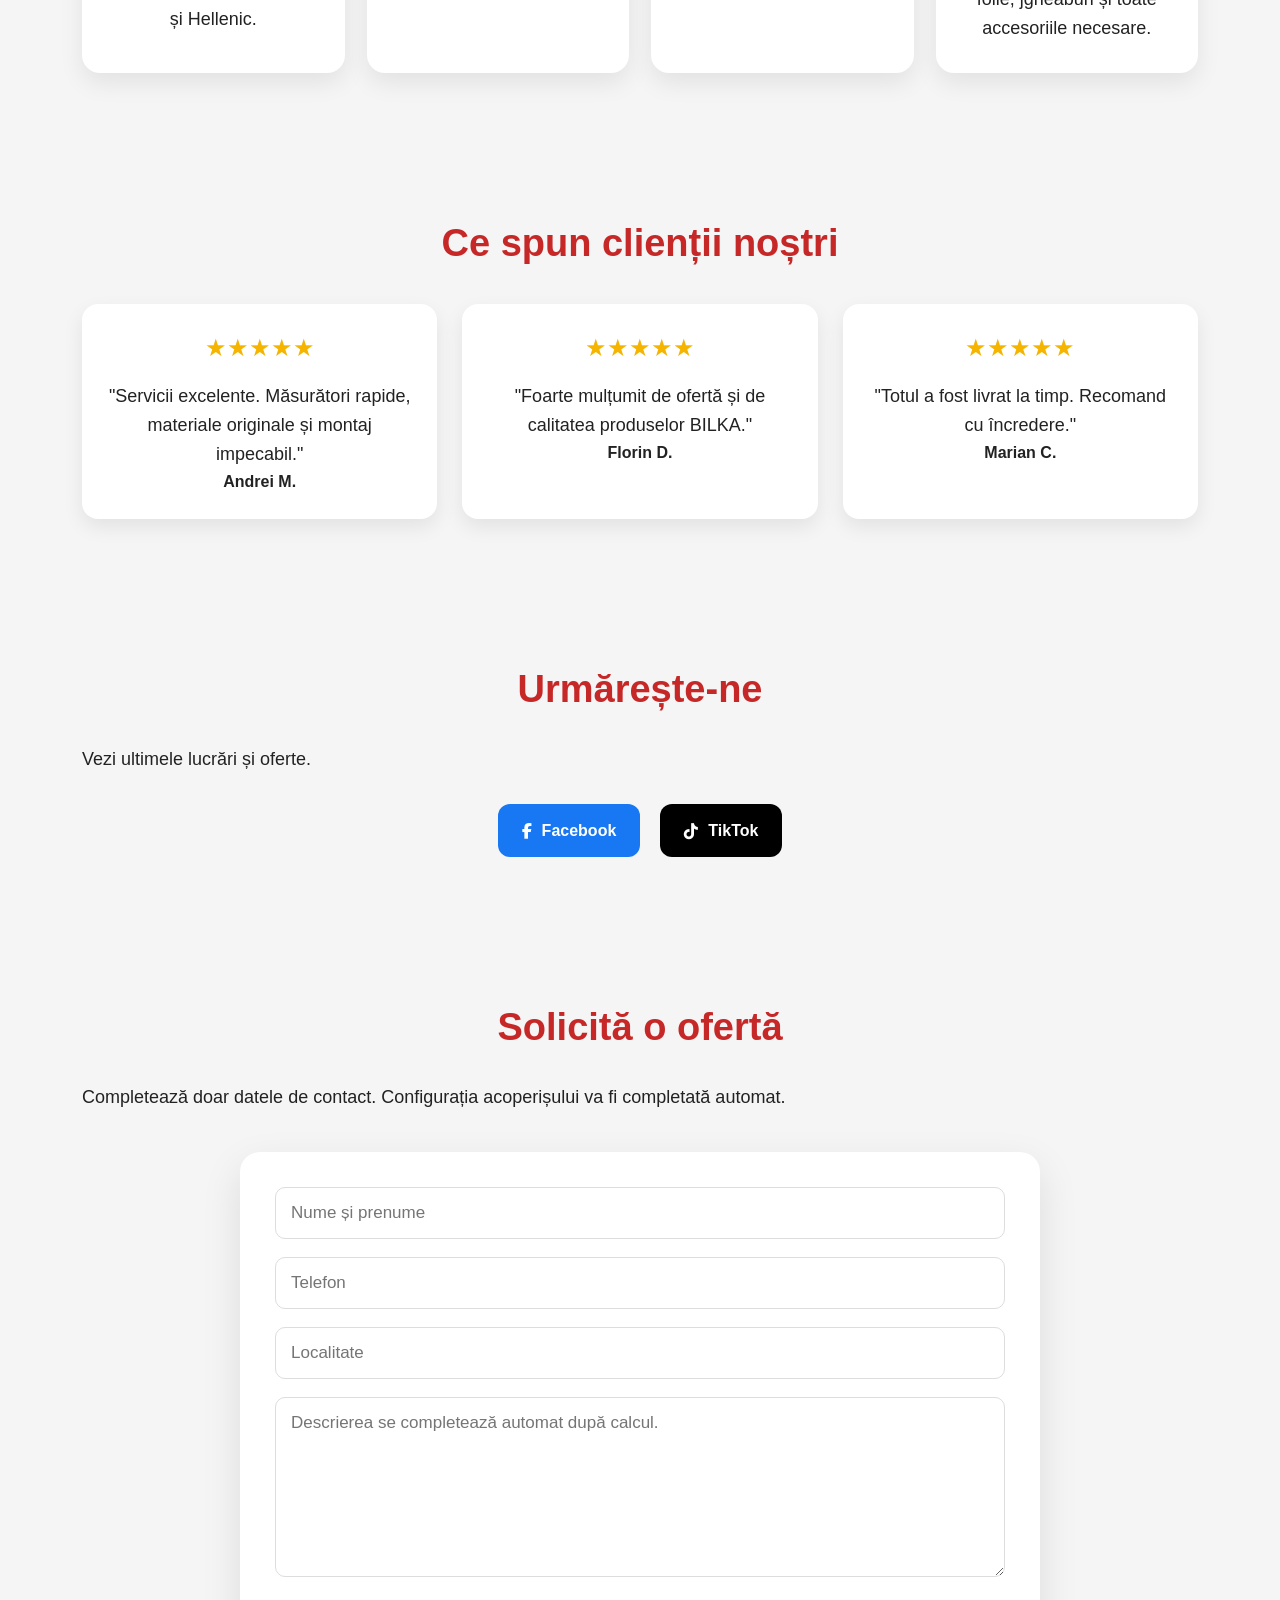
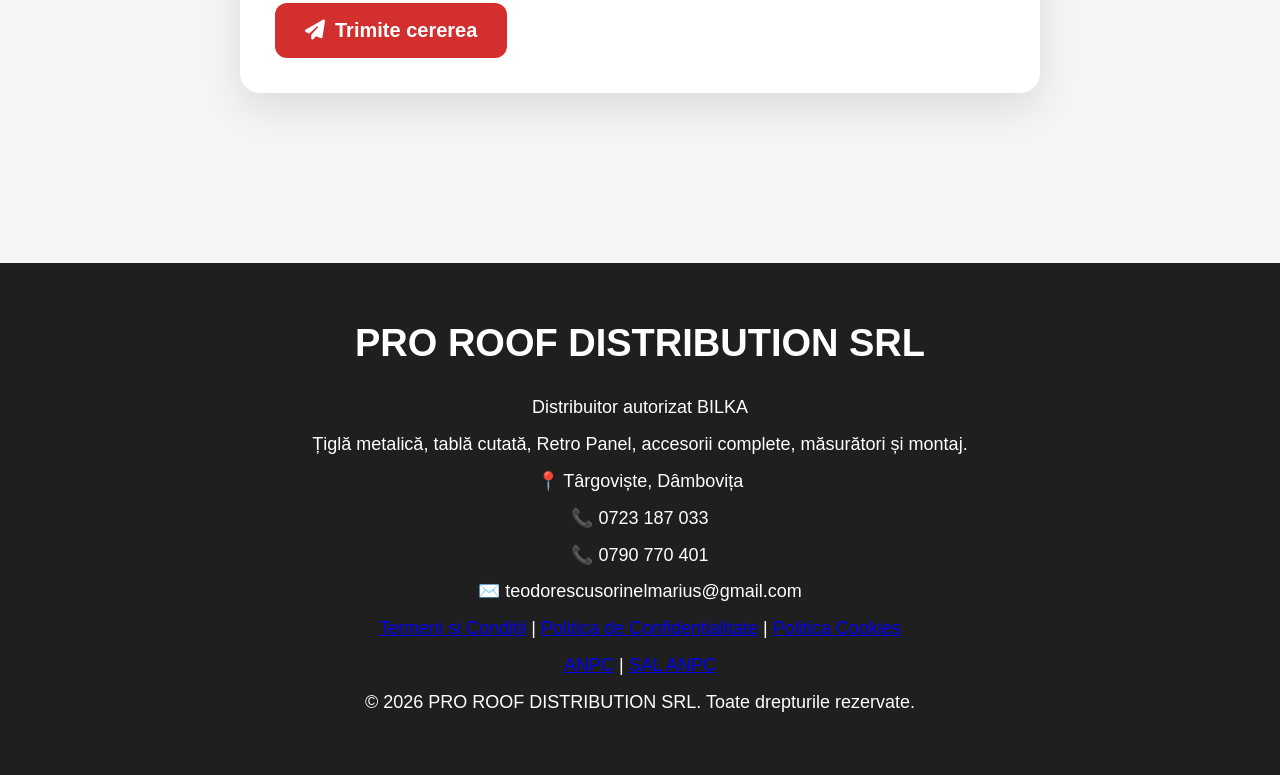
==== commit 6bb89589: "Change title and description for Dâmbovița Updated title and description meta tags for Dâmbovița." ====
--- a/index.html
+++ b/index.html
@@ -7,9 +7,9 @@
 
 <meta name="viewport" content="width=device-width, initial-scale=1.0">
 
-<title>Țiglă metalică BILKA Târgoviște | PRO ROOF DISTRIBUTION SRL</title>
-
-<meta name="description" content="Distribuitor autorizat BILKA în Târgoviște și județul Dâmbovița. Țiglă metalică, tablă cutată, Retro Panel, accesorii complete, măsurători gratuite, transport și montaj profesionist.">
+<title>Țiglă metalică BILKA Dâmbovița | PRO ROOF DISTRIBUTION SRL</title>
+
+<meta name="description" content="Distribuitor autorizat BILKA în Dâmbovița. Oferim țiglă metalică, tablă cutată, Retro Panel, accesorii complete, măsurători gratuite, transport și montaj. Solicită o ofertă online.">
 
 <meta name="keywords" content="țiglă metalică Târgoviște, BILKA Dâmbovița, acoperiș Târgoviște, montaj acoperiș, tablă cutată, Retro Panel, distribuitor BILKA">
 
@@ -24,15 +24,15 @@
 <meta property="og:type" content="website">
 
 <meta property="og:locale" content="ro_RO">
-<meta property="og:url" content="https://proroofdistribution.github.io/pro-roof-distribution-srl/">
-
-<meta property="og:image" content="https://proroofdistribution.github.io/pro-roof-distribution-srl/C955B9F8-C1FF-4527-B5A2-00E86E31E4BB.png">
+<meta property="og:url" content="https://proroofdistribution.ro/">
+
+<meta property="og:image" content="https://proroofdistribution.ro/C955B9F8-C1FF-4527-B5A2-00E86E31E4BB.png">
 
 <meta property="og:site_name" content="PRO ROOF DISTRIBUTION SRL">
 
 <meta name="twitter:card" content="summary_large_image">
 
-<meta name="twitter:image" content="https://proroofdistribution.github.io/pro-roof-distribution-srl/C955B9F8-C1FF-4527-B5A2-00E86E31E4BB.png">
+<meta name="twitter:image" content="https://proroofdistribution.ro/C955B9F8-C1FF-4527-B5A2-00E86E31E4BB.png">
 <link rel="icon" href="C955B9F8-C1FF-4527-B5A2-00E86E31E4BB.png">
 <link rel="preload" href="C955B9F8-C1FF-4527-B5A2-00E86E31E4BB.png" as="image">
 <link rel="preload" href="IMG_1410.jpeg" as="image">
@@ -49,8 +49,8 @@
   "@context":"https://schema.org",
   "@type":"RoofingContractor",
   "name":"PRO ROOF DISTRIBUTION SRL",
-  "url":"https://proroofdistribution.github.io/pro-roof-distribution-srl/",
-  "logo":"https://proroofdistribution.github.io/pro-roof-distribution-srl/C955B9F8-C1FF-4527-B5A2-00E86E31E4BB.png",
+  "url":"https://proroofdistribution.ro/",
+  "logo":"https://proroofdistribution.ro/C955B9F8-C1FF-4527-B5A2-00E86E31E4BB.png",
   "telephone":"+40 723 187 033",
   "email":"teodorescusorinelmarius@gmail.com",
   "address":{
@@ -105,7 +105,7 @@
 alt="PRO ROOF DISTRIBUTION SRL">
 
 <h1>
-Țiglă metalică BILKA, măsurători și montaj
+Țiglă metalică BILKA în Dâmbovița, măsurători gratuite și montaj profesionist
 </h1>
 
 <p class="hero-text">
@@ -779,7 +779,7 @@
 
 </p>
 
-<form action="https://api.web3forms.com/submit" method="POST">
+<form id="formular" action="https://api.web3forms.com/submit" method="POST">
 
 <input
 type="hidden"
@@ -817,7 +817,7 @@
 <input
 type="hidden"
 name="redirect"
-value="https://proroofdistribution.ro">
+value="https://proroofdistribution.ro/?trimis=1">
 
 <button
 class="btn"
@@ -942,6 +942,35 @@
     });
 });
 </script>
+  <script>
+function completeazaOferta(){
+
+const text = `Solicită ofertă pentru:
+
+Model: ${document.getElementById("modelBilka").value}
+Grosime: ${document.getElementById("grosime").value}
+Finisaj: ${document.getElementById("finisaj").value}
+Culoare: ${document.getElementById("culoareRal").value}
+
+Suprafață estimată: ${document.getElementById("suprafata").textContent} mp
+Necesar tablă: ${document.getElementById("tabla").textContent} mp
+Pierderi: ${document.getElementById("pierderi").textContent} mp
+Coamă: ${document.getElementById("coama").textContent} m
+Jgheab: ${document.getElementById("jgheab").textContent} m`;
+
+document.getElementById("detalii").value = text;
+
+document.getElementById("formular").scrollIntoView({
+behavior:"smooth"
+});
+
+}
+</script>
+<script>
+if (window.location.search.includes("trimis=1")) {
+  alert("Cererea a fost trimisă cu succes! Vă vom contacta în cel mai scurt timp.");
+}
+</script>  
 </body>
 
 </html>
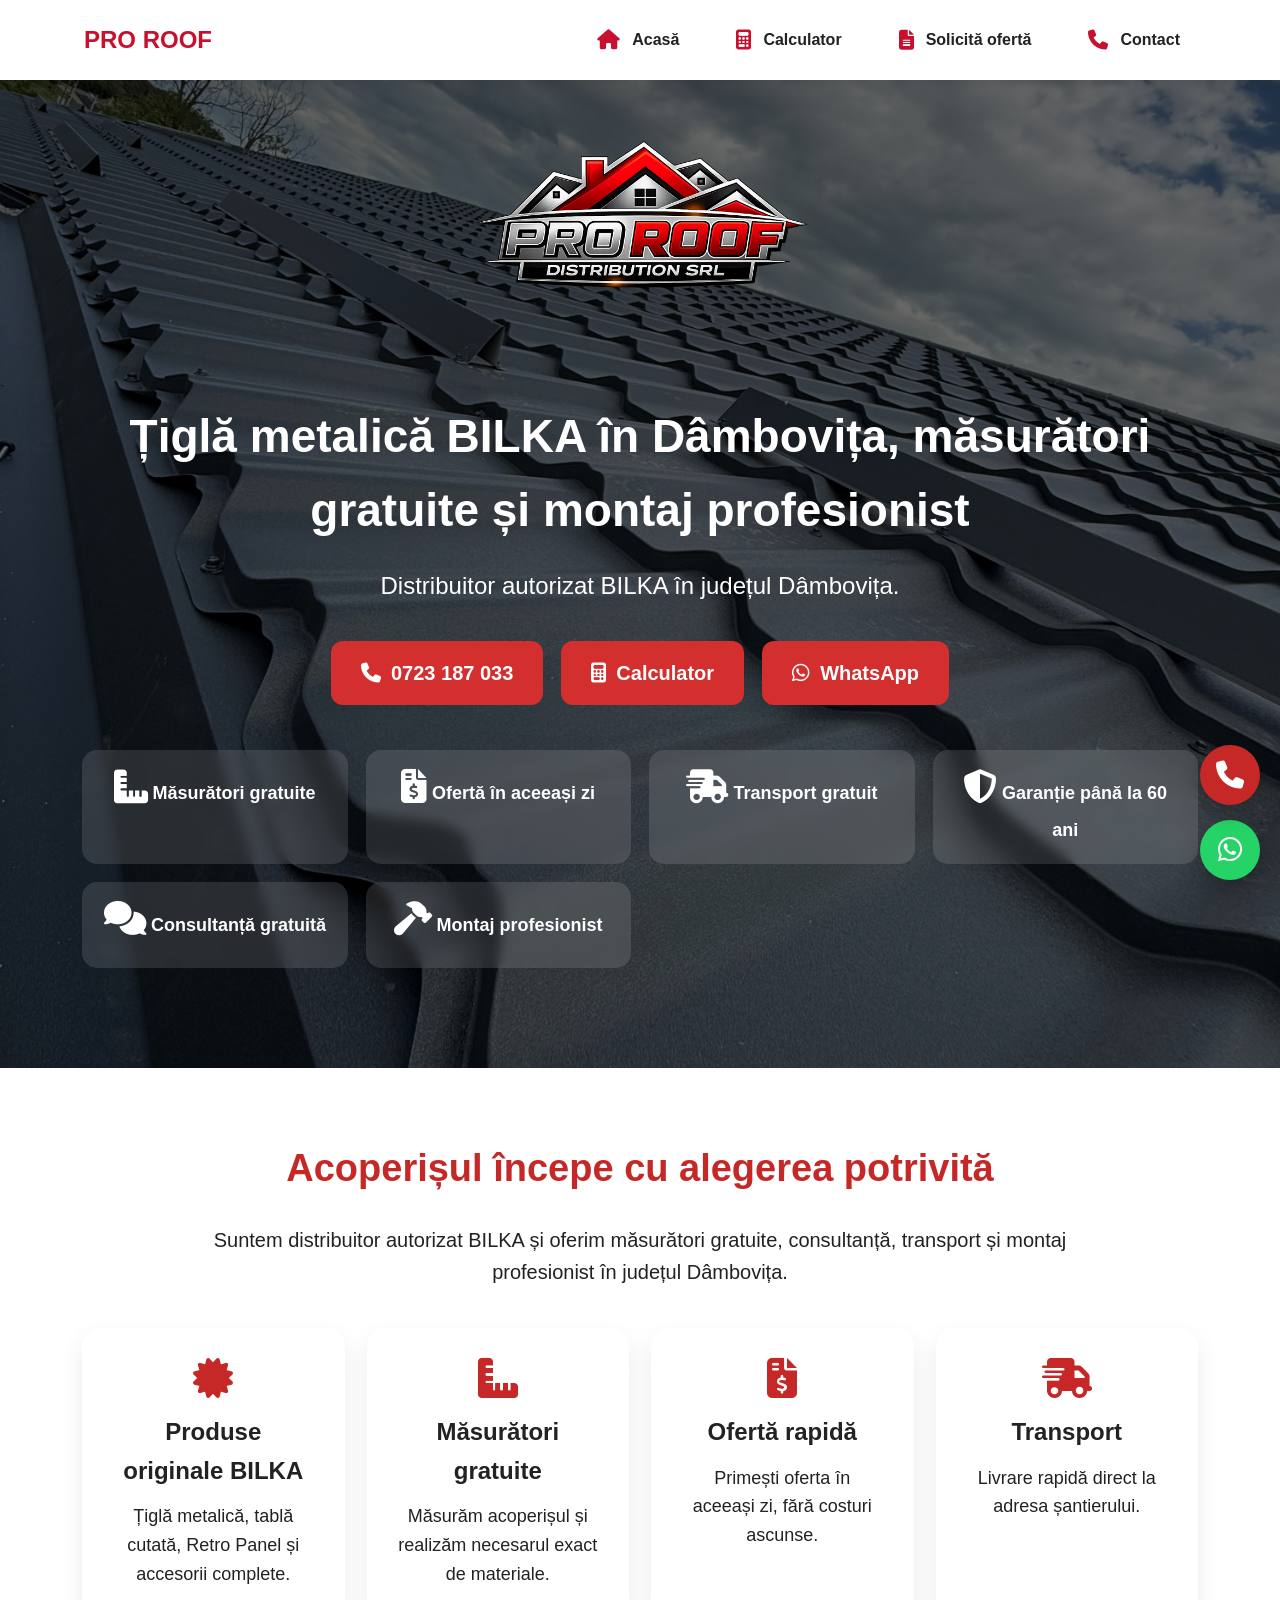
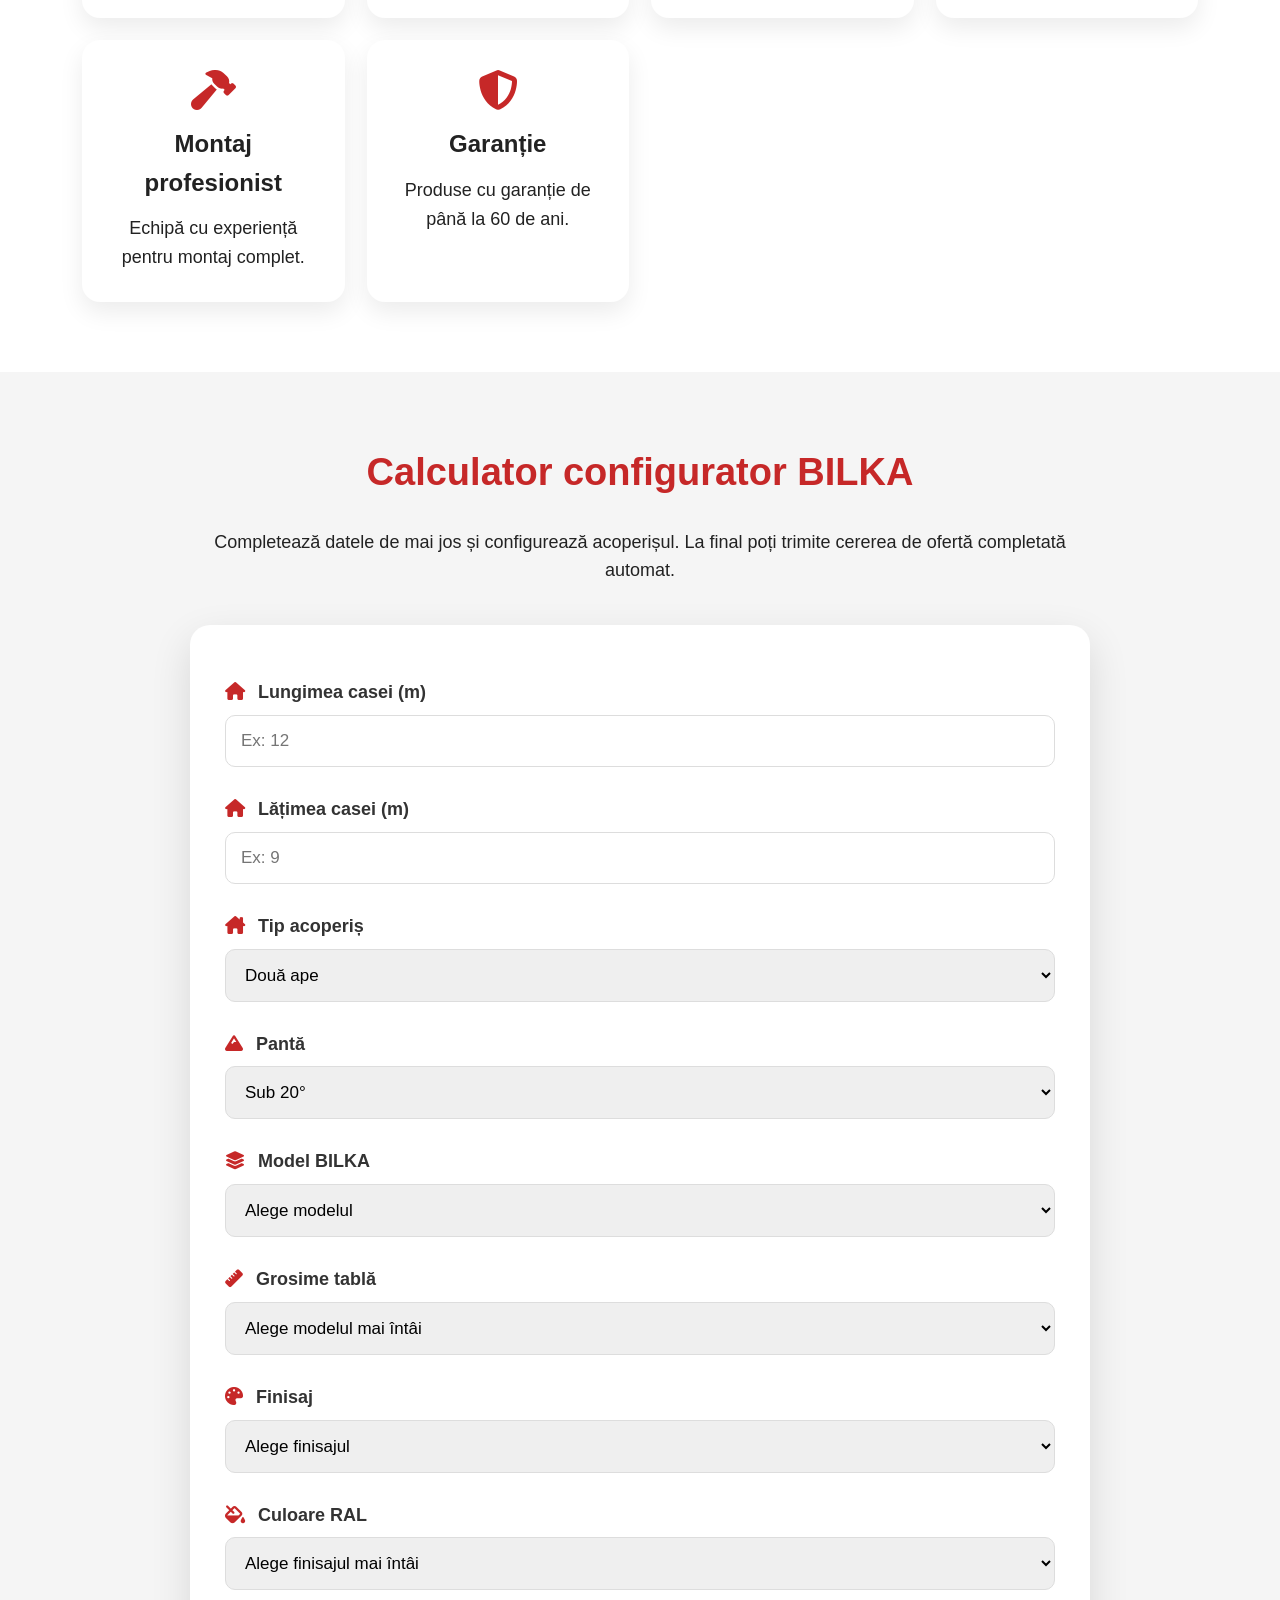
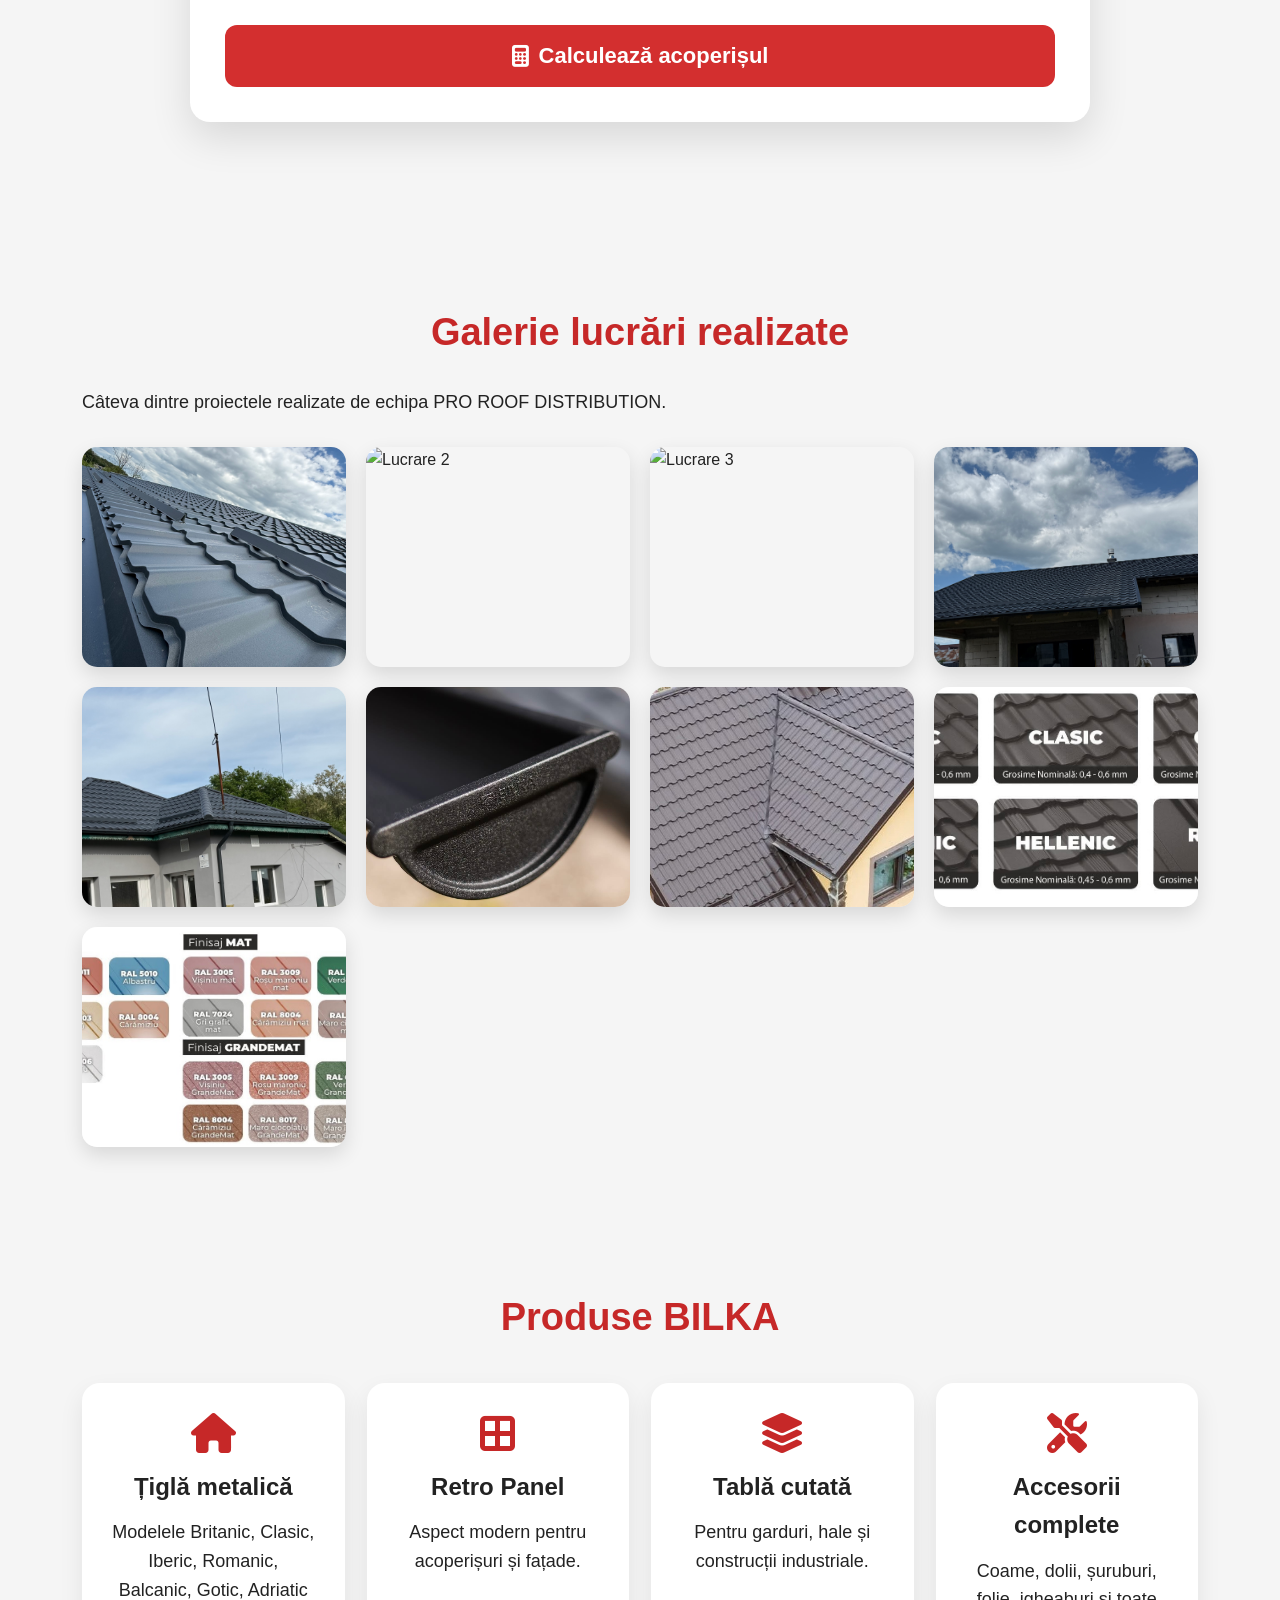
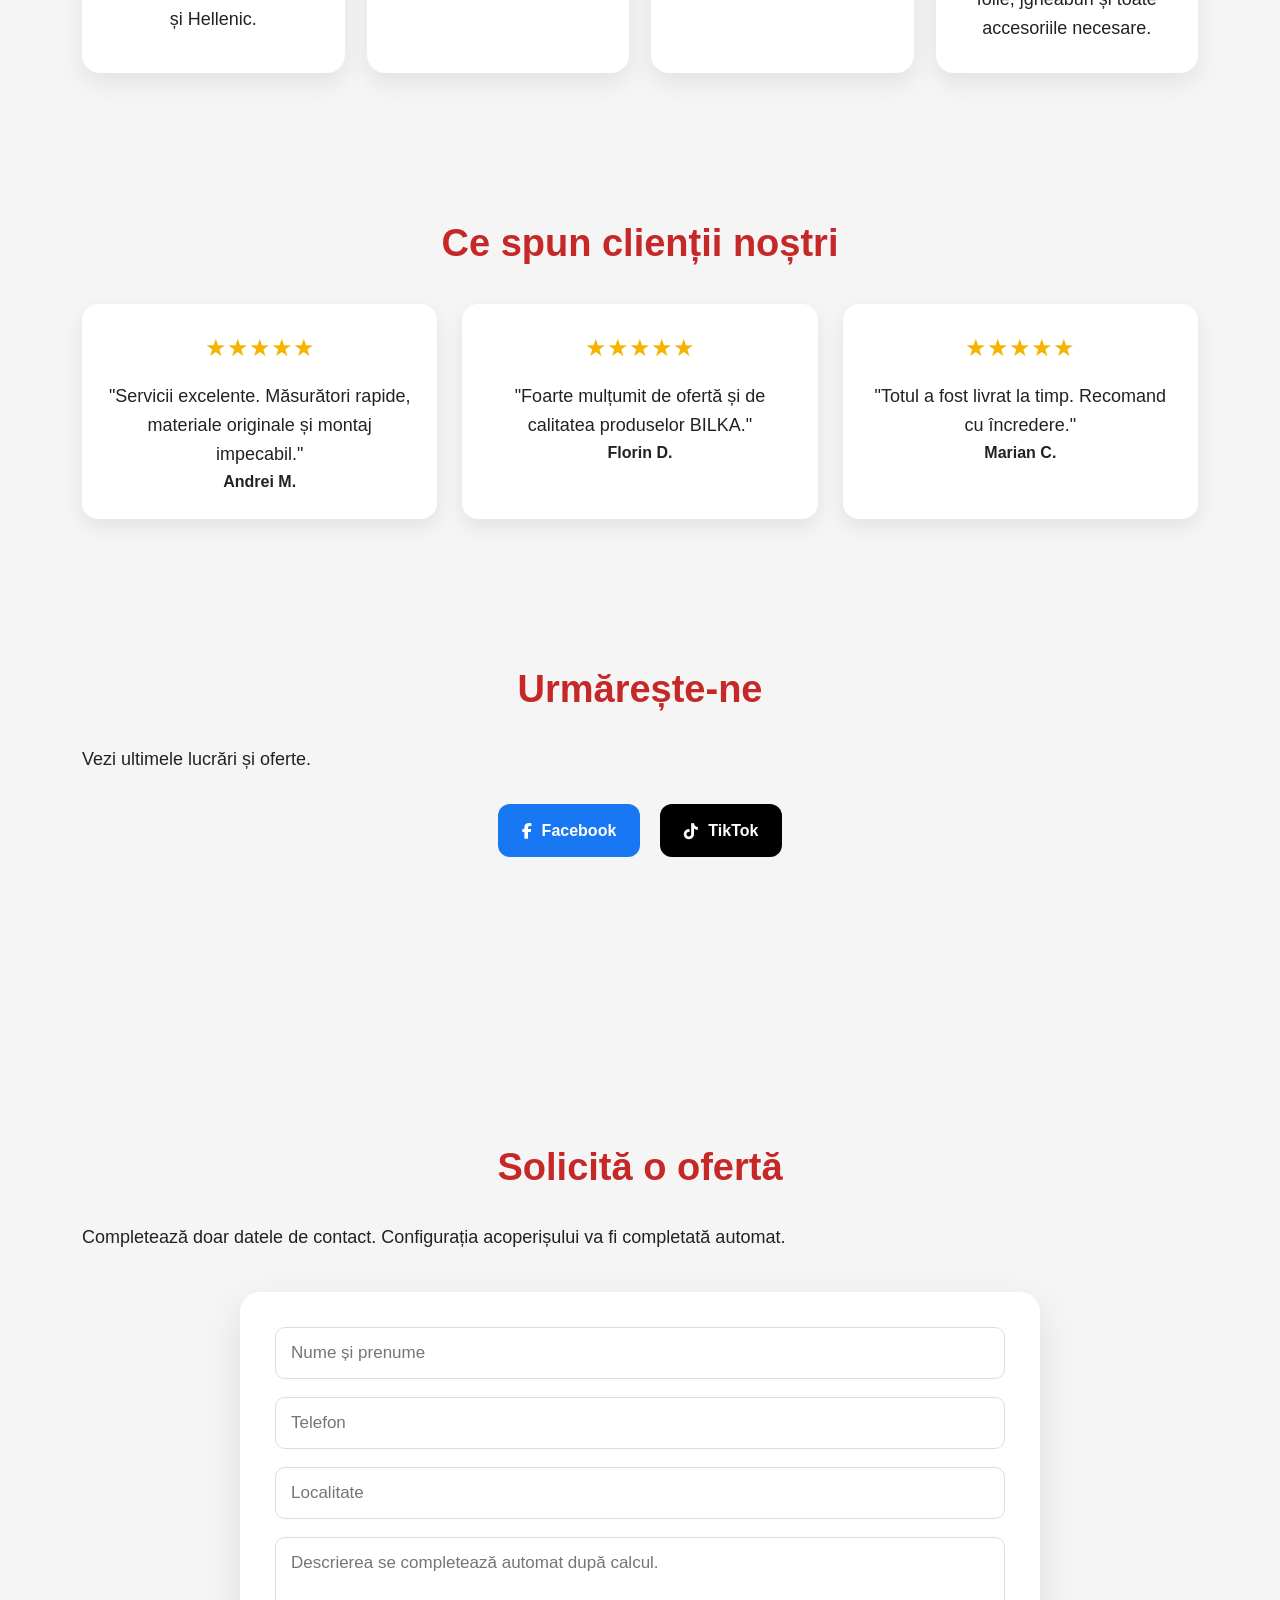
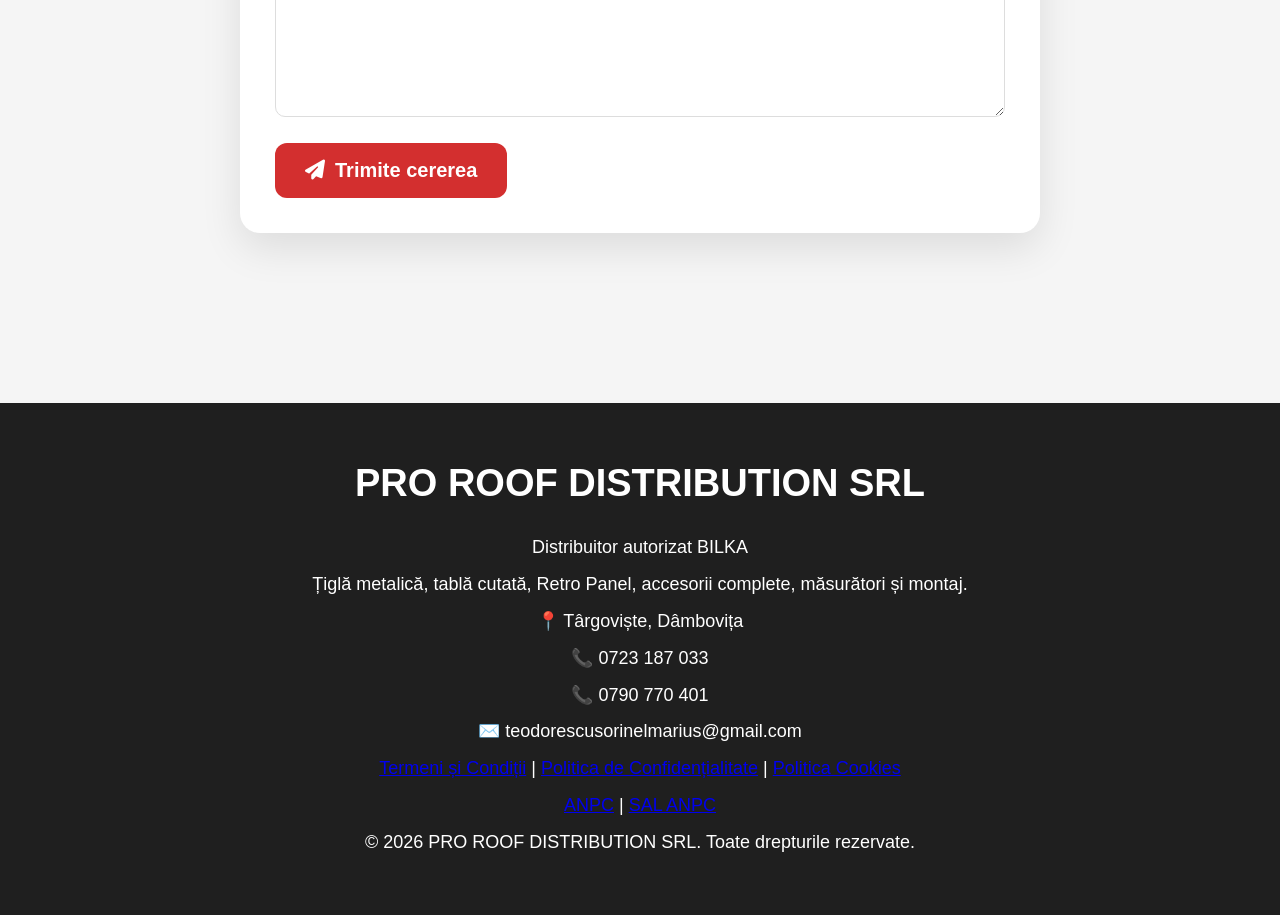
==== commit cc4ebd58: "Add blog section with embedded Soro script Added a new blog section with an embedded script." ====
--- a/index.html
+++ b/index.html
@@ -37,6 +37,7 @@
 <link rel="preload" href="C955B9F8-C1FF-4527-B5A2-00E86E31E4BB.png" as="image">
 <link rel="preload" href="IMG_1410.jpeg" as="image">
 <link rel="manifest" href="manifest.json">
+<link rel="canonical" href="https://proroofdistribution.ro/"> 
 <meta name="theme-color" content="#c8102e">
 <link rel="stylesheet" href="style.css">
 
@@ -767,6 +768,18 @@
 
 </section>
 
+<!-- SECȚIUNE BLOG SORO -->
+<section>
+
+<div class="container">
+
+<div id="soro-blog"></div>
+<script src="https://app.trysoro.com/api/embed/74021d79-8b45-4029-a24e-4179fa8e7d80" defer></script>
+
+</div>
+
+</section>
+
 <section id="formular">
 
 <div class="container">
